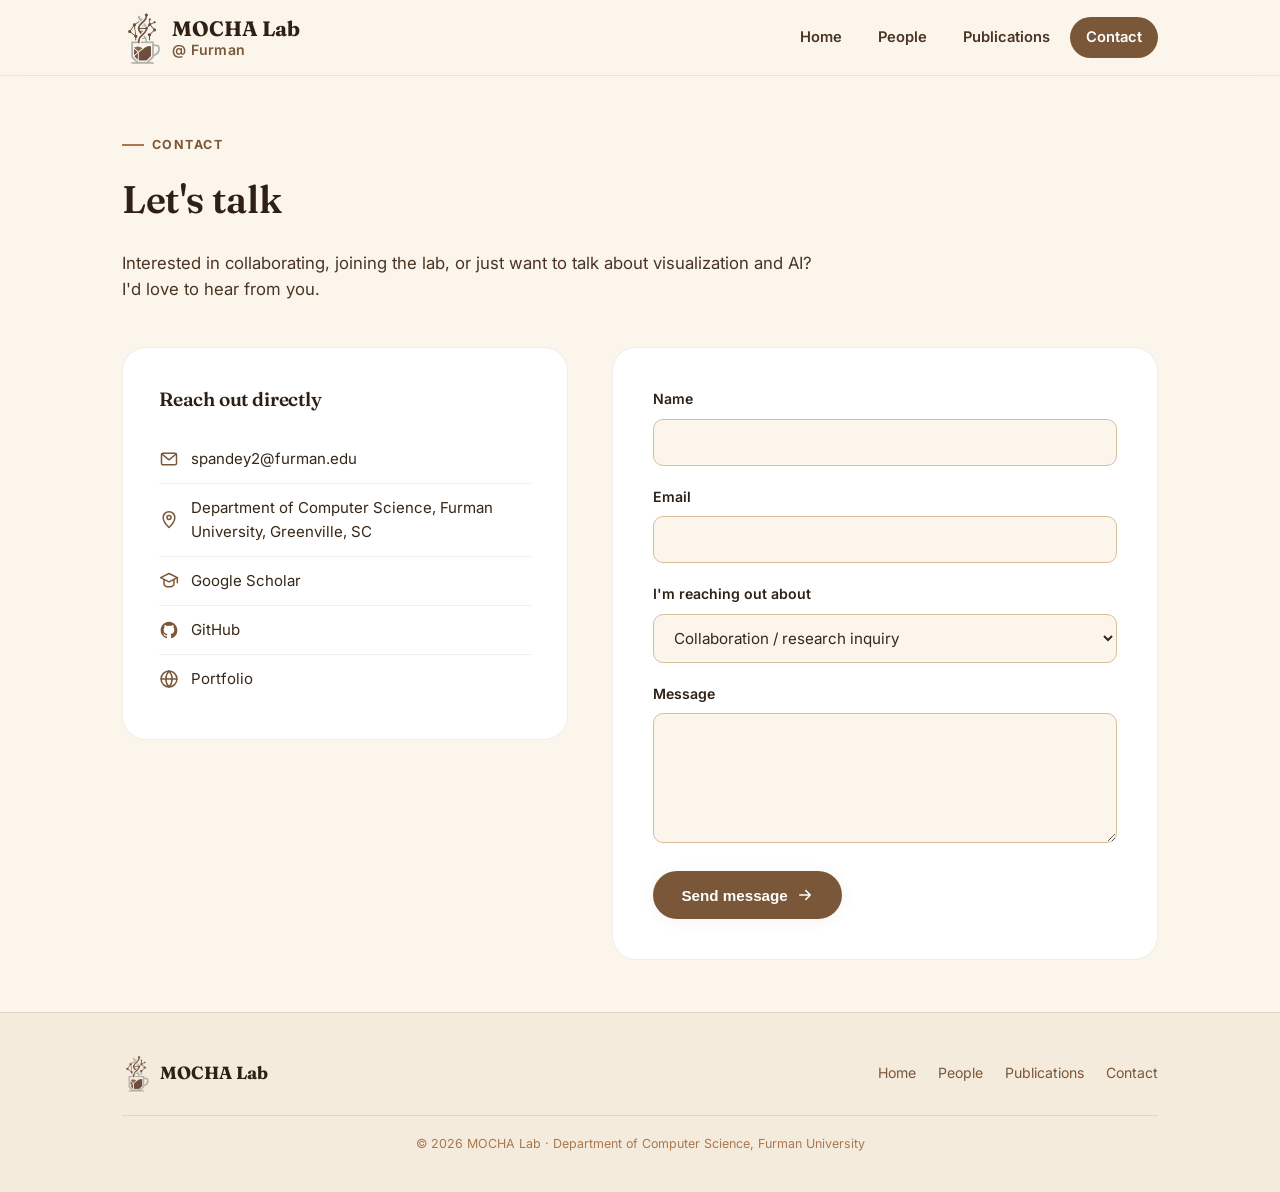
==== contact.html @ cac6c9c4 "Initial commit: MOCHA Lab website Static site for Dr. Saugat Pandey's MOCHA Lab at Furman University" ====
<!doctype html>
<html lang="en">
<head>
<meta charset="UTF-8">
<meta name="viewport" content="width=device-width, initial-scale=1.0">
<title>Contact — MOCHA Lab</title>
<meta name="description" content="Get in touch with the MOCHA Lab at Furman University — collaborations, prospective students, and general inquiries welcome.">
<link rel="icon" type="image/png" href="assets/images/favicon.png">
<link rel="stylesheet" href="css/style.css">
</head>
<body>

<header class="navbar">
  <div class="container">
    <div class="brand">
      <img src="assets/images/mocha-logo.png" class="brand__mark" alt="MOCHA Lab logo">
      <span class="brand__text">
        <a href="index.html" class="brand__name">MOCHA Lab</a>
        <a href="https://www.furman.edu/" target="_blank" rel="noopener" class="brand__furman">@ Furman</a>
      </span>
    </div>
    <button class="nav-toggle" aria-label="Toggle navigation" aria-expanded="false">
      <span></span><span></span><span></span>
    </button>
    <nav class="nav-links">
      <a href="index.html">Home</a>
      <a href="people.html">People</a>
      <a href="publications.html">Publications</a>
      <a href="contact.html" class="active">Contact</a>
    </nav>
  </div>
</header>

<main>
  <section class="tight">
    <div class="container">
      <div class="section-head left reveal">
        <span class="eyebrow">Contact</span>
        <h2>Let's talk</h2>
        <p>Interested in collaborating, joining the lab, or just want to talk about visualization and AI? I'd love to hear from you.</p>
      </div>

      <div class="contact-wrap">
        <div class="contact-info reveal">
          <h3>Reach out directly</h3>
          <ul>
            <li>
              <svg viewBox="0 0 24 24" fill="none" stroke="currentColor" stroke-width="1.8" stroke-linecap="round" stroke-linejoin="round"><rect x="3" y="5" width="18" height="14" rx="2"/><path d="m3.5 6 8.5 7 8.5-7"/></svg>
              <a href="mailto:spandey2@furman.edu">spandey2@furman.edu</a>
            </li>
            <li>
              <svg viewBox="0 0 24 24" fill="none" stroke="currentColor" stroke-width="1.8" stroke-linecap="round" stroke-linejoin="round"><path d="M12 21s7-6.5 7-12a7 7 0 1 0-14 0c0 5.5 7 12 7 12Z"/><circle cx="12" cy="9" r="2.4"/></svg>
              Department of Computer Science, Furman University, Greenville, SC
            </li>
            <li>
              <svg viewBox="0 0 24 24" fill="none" stroke="currentColor" stroke-width="1.8" stroke-linecap="round" stroke-linejoin="round"><path d="M2 8 12 3l10 5-10 5L2 8Z"/><path d="M6 10.5V16c0 1.5 2.7 3 6 3s6-1.5 6-3v-5.5M22 8v6"/></svg>
              <a href="https://scholar.google.com/citations?user=RCC_DfYAAAAJ&hl=en" target="_blank" rel="noopener">Google Scholar</a>
            </li>
            <li>
              <svg viewBox="0 0 24 24" fill="currentColor" width="20" height="20"><path d="M12 2C6.48 2 2 6.58 2 12.19c0 4.49 2.87 8.3 6.84 9.65.5.1.68-.22.68-.49 0-.24-.01-.87-.01-1.71-2.78.62-3.37-1.37-3.37-1.37-.45-1.18-1.11-1.5-1.11-1.5-.91-.64.07-.63.07-.63 1 .07 1.53 1.05 1.53 1.05.89 1.56 2.34 1.11 2.91.85.09-.66.35-1.11.63-1.37-2.22-.26-4.56-1.14-4.56-5.07 0-1.12.39-2.03 1.03-2.75-.1-.26-.45-1.31.1-2.72 0 0 .84-.28 2.75 1.05a9.3 9.3 0 0 1 2.5-.35c.85 0 1.71.12 2.5.35 1.91-1.33 2.75-1.05 2.75-1.05.55 1.41.2 2.46.1 2.72.64.72 1.03 1.63 1.03 2.75 0 3.94-2.34 4.8-4.57 5.06.36.32.68.94.68 1.9 0 1.37-.01 2.48-.01 2.82 0 .27.18.6.69.49A10.02 10.02 0 0 0 22 12.19C22 6.58 17.52 2 12 2Z"/></svg>
              <a href="https://github.com/iamsaugatpandey" target="_blank" rel="noopener">GitHub</a>
            </li>
            <li>
              <svg viewBox="0 0 24 24" fill="none" stroke="currentColor" stroke-width="1.8" stroke-linecap="round" stroke-linejoin="round"><circle cx="12" cy="12" r="9.5"/><path d="M2.5 12h19M12 2.5c2.5 2.7 3.8 6 3.8 9.5s-1.3 6.8-3.8 9.5c-2.5-2.7-3.8-6-3.8-9.5S9.5 5.2 12 2.5Z"/></svg>
              <a href="https://iamsaugatpandey.github.io/" target="_blank" rel="noopener">Portfolio</a>
            </li>
          </ul>
        </div>

        <div class="contact-form reveal">
          <div class="form-success" id="formSuccess">
            <svg viewBox="0 0 24 24" width="20" height="20" fill="none" stroke="currentColor" stroke-width="2" stroke-linecap="round" stroke-linejoin="round"><path d="M20 6 9 17l-5-5"/></svg>
            Thanks for reaching out! I'll get back to you soon.
          </div>
          <div class="form-general-error" id="formGeneralError"></div>

          <form id="mocha-contact-form" action="https://formspree.io/f/xojgovpz" method="POST">
            <div class="form-row">
              <label for="name">Name</label>
              <input type="text" id="name" name="name" required>
              <span class="form-error" data-error-for="name"></span>
            </div>
            <div class="form-row">
              <label for="email">Email</label>
              <input type="email" id="email" name="email" required>
              <span class="form-error" data-error-for="email"></span>
            </div>
            <div class="form-row">
              <label for="reason">I'm reaching out about</label>
              <select id="reason" name="reason">
                <option value="Collaboration">Collaboration / research inquiry</option>
                <option value="Prospective Student">Joining the lab (prospective student)</option>
                <option value="Media/Press">Media or press</option>
                <option value="Other">Other</option>
              </select>
            </div>
            <div class="form-row">
              <label for="message">Message</label>
              <textarea id="message" name="message" required></textarea>
              <span class="form-error" data-error-for="message"></span>
            </div>
            <button type="submit" class="btn btn--primary">
              Send message
              <svg viewBox="0 0 24 24" width="18" height="18" fill="none" stroke="currentColor" stroke-width="2" stroke-linecap="round" stroke-linejoin="round"><path d="M5 12h14M13 6l6 6-6 6"/></svg>
            </button>
          </form>
        </div>
      </div>
    </div>
  </section>
</main>

<footer>
  <div class="container">
    <div class="footer-grid">
      <div class="footer-brand">
        <img src="assets/images/mocha-logo.png" alt="">
        MOCHA Lab
      </div>
      <nav class="footer-links">
        <a href="index.html">Home</a>
        <a href="people.html">People</a>
        <a href="publications.html">Publications</a>
        <a href="contact.html">Contact</a>
      </nav>
    </div>
    <p class="footer-note">© 2026 MOCHA Lab · Department of Computer Science, Furman University</p>
  </div>
</footer>

<script src="js/main.js"></script>
</body>
</html>
---- css/style.css ----
/* ==========================================================================
   MOCHA Lab — Design System
   Multi-agent, Observational, Cognitive, Human-AI & Aesthetics Lab
   ========================================================================== */

@import url('https://fonts.googleapis.com/css2?family=Fraunces:opsz,wght@9..144,400;9..144,500;9..144,600;9..144,700&family=Inter:wght@400;500;600;700&display=swap');

:root {
  /* Mocha palette — light, warm, low-contrast browns on cream */
  --cream:         #FBF5EC;
  --cream-2:       #F5EBDD;
  --latte:         #EEDFC9;
  --tan:           #D9BE9C;
  --mocha-light:   #C9A67C;
  --mocha:         #A9784E;
  --mocha-deep:    #7A5738;
  --espresso:      #4A3524;
  --espresso-dark: #2E2015;
  --ink:           #362718;
  --white:         #FFFFFF;
  --accent-foam:   #F1E4CE;

  --shadow-soft: 0 2px 14px rgba(122, 87, 56, 0.07);
  --shadow-med:  0 6px 24px rgba(122, 87, 56, 0.11);

  --radius-sm: 10px;
  --radius-md: 16px;
  --radius-lg: 24px;

  --font-display: 'Fraunces', Georgia, serif;
  --font-body: 'Inter', -apple-system, BlinkMacSystemFont, 'Segoe UI', sans-serif;

  --nav-h: 76px;
}

* { box-sizing: border-box; }

html { scroll-behavior: smooth; }

body {
  margin: 0;
  font-family: var(--font-body);
  background: var(--cream);
  color: var(--ink);
  line-height: 1.6;
  -webkit-font-smoothing: antialiased;
  overflow-x: hidden;
}

img { max-width: 100%; display: block; }
a { color: inherit; text-decoration: none; }

h1, h2, h3, h4 {
  font-family: var(--font-display);
  color: var(--espresso-dark);
  margin: 0 0 0.5em;
  font-weight: 600;
  letter-spacing: -0.01em;
}

p { margin: 0 0 1em; }

.container {
  max-width: 1100px;
  margin: 0 auto;
  padding: 0 32px;
}

.eyebrow {
  display: inline-flex;
  align-items: center;
  gap: 8px;
  font-size: 0.78rem;
  font-weight: 700;
  letter-spacing: 0.12em;
  text-transform: uppercase;
  color: var(--mocha-deep);
  margin-bottom: 14px;
}

.eyebrow::before {
  content: '';
  width: 22px;
  height: 2px;
  background: var(--mocha);
  display: inline-block;
}

/* ==========================================================================
   Top navigation
   ========================================================================== */

.navbar {
  position: sticky;
  top: 0;
  z-index: 30;
  height: var(--nav-h);
  display: flex;
  align-items: center;
  background: rgba(251, 245, 236, 0.9);
  backdrop-filter: saturate(160%) blur(10px);
  border-bottom: 1px solid rgba(122, 87, 56, 0.12);
}

.navbar .container {
  display: flex;
  align-items: center;
  justify-content: space-between;
  width: 100%;
}

.brand {
  display: flex;
  align-items: center;
  gap: 10px;
}

.brand__mark {
  width: 40px;
  height: auto;
  flex-shrink: 0;
}

.brand__text {
  display: flex;
  flex-direction: column;
  line-height: 1.2;
}

.brand__name {
  font-family: var(--font-display);
  font-weight: 700;
  font-size: 1.3rem;
  color: var(--espresso-dark);
}

.brand__furman {
  font-size: 0.88rem;
  font-weight: 600;
  letter-spacing: 0.02em;
  color: var(--mocha-deep);
}

.brand__furman:hover { text-decoration: underline; }

.nav-links {
  display: flex;
  align-items: center;
  gap: 4px;
}

.nav-links a {
  font-weight: 600;
  font-size: 0.92rem;
  color: var(--espresso);
  padding: 9px 16px;
  border-radius: 999px;
  transition: background 0.2s ease, color 0.2s ease;
}

.nav-links a:hover { background: var(--latte); }

.nav-links a.active {
  background: var(--mocha-deep);
  color: var(--white);
}

.nav-toggle {
  display: none;
  background: none;
  border: none;
  cursor: pointer;
  padding: 8px;
}

.nav-toggle span {
  display: block;
  width: 24px;
  height: 2px;
  background: var(--espresso);
  margin: 5px 0;
  transition: 0.25s ease;
}

/* ==========================================================================
   Hero
   ========================================================================== */

.hero {
  padding: 80px 0 88px;
}

.hero__grid {
  display: grid;
  grid-template-columns: 1.15fr 0.85fr;
  gap: 56px;
  align-items: center;
}

.hero h1 {
  font-size: clamp(2.4rem, 4vw, 3.4rem);
  line-height: 1.08;
  margin-bottom: 20px;
}

.hero h1 .accent {
  color: var(--mocha);
  font-style: italic;
  font-weight: 500;
}

.hero__lede {
  font-size: 1.12rem;
  color: var(--espresso);
  max-width: 54ch;
  margin-bottom: 30px;
}

.hero__cta {
  display: flex;
  gap: 14px;
  flex-wrap: wrap;
}

.brewing-tag {
  display: inline-flex;
  align-items: center;
  gap: 10px;
  background: var(--white);
  border: 1px solid var(--tan);
  padding: 9px 16px 9px 12px;
  border-radius: 999px;
  font-size: 0.85rem;
  font-weight: 600;
  color: var(--mocha-deep);
  margin-bottom: 26px;
}

.hero__logo {
  display: flex;
  align-items: center;
  justify-content: center;
}

.hero__logo img {
  width: 100%;
  max-width: 260px;
  height: auto;
  animation: float-logo 5s ease-in-out infinite;
}

@keyframes float-logo {
  0%, 100% { transform: translateY(0); }
  50% { transform: translateY(-10px); }
}

/* ==========================================================================
   Buttons
   ========================================================================== */

.btn {
  display: inline-flex;
  align-items: center;
  gap: 8px;
  padding: 13px 26px;
  border-radius: 999px;
  font-weight: 700;
  font-size: 0.95rem;
  border: 2px solid transparent;
  cursor: pointer;
  transition: transform 0.2s ease, box-shadow 0.2s ease, background 0.2s ease, color 0.2s ease;
}

.btn:hover { transform: translateY(-2px); }

.btn--primary {
  background: var(--mocha-deep);
  color: var(--white);
  box-shadow: var(--shadow-soft);
}
.btn--primary:hover { background: var(--espresso); box-shadow: var(--shadow-med); }

.btn--ghost {
  background: transparent;
  border-color: var(--mocha-deep);
  color: var(--mocha-deep);
}
.btn--ghost:hover { background: var(--latte); }

/* ==========================================================================
   Sections generic
   ========================================================================== */

section { padding: 76px 0; }
section.tight { padding: 52px 0; }

.section-head {
  max-width: 700px;
  margin: 0 auto 44px;
  text-align: center;
}
.section-head.left { text-align: left; margin-left: 0; }

.section-head h2 {
  font-size: clamp(1.8rem, 3vw, 2.4rem);
}

.section-head p {
  color: var(--espresso);
  font-size: 1.05rem;
}

/* ==========================================================================
   MOCHA breakdown — borderless, editorial layout
   ========================================================================== */

.mocha-grid {
  display: flex;
  justify-content: space-between;
  gap: 8px;
}

.mocha-card {
  flex: 1;
  text-align: center;
  padding: 0 18px;
  position: relative;
}

.mocha-card:not(:last-child)::after {
  content: '';
  position: absolute;
  right: 0;
  top: 8px;
  bottom: 8px;
  width: 1px;
  background: var(--latte);
}

.mocha-card__icon {
  width: 30px;
  height: 30px;
  margin: 0 auto 14px;
  color: var(--mocha);
}

.mocha-card__letter {
  font-family: var(--font-display);
  font-size: 2.2rem;
  font-weight: 700;
  color: var(--mocha-deep);
  display: block;
  margin-bottom: 6px;
}

.mocha-card h4 {
  font-size: 0.98rem;
  margin-bottom: 8px;
}

.mocha-card p {
  font-size: 0.87rem;
  color: var(--espresso);
  margin-bottom: 0;
}

/* ==========================================================================
   Application / focus cards
   ========================================================================== */

.research-grid {
  display: grid;
  grid-template-columns: repeat(3, 1fr);
  gap: 22px;
}

.research-grid.cols-5 {
  grid-template-columns: repeat(5, 1fr);
}

.research-card {
  background: var(--white);
  border-radius: var(--radius-md);
  padding: 26px 22px;
  border: 1px solid rgba(122, 87, 56, 0.09);
  transition: border-color 0.2s ease;
}

.research-card:hover { border-color: var(--mocha-light); }

.research-card__icon {
  width: 38px;
  height: 38px;
  color: var(--mocha-deep);
  background: var(--latte);
  border-radius: 12px;
  padding: 8px;
  margin-bottom: 16px;
}

.research-card h3 {
  font-size: 1.05rem;
  margin-bottom: 8px;
}

.research-card p {
  font-size: 0.9rem;
  color: var(--espresso);
  margin-bottom: 0;
}

/* ==========================================================================
   Collaboration callout — light
   ========================================================================== */

.callout {
  background: var(--white);
  border: 1.5px solid var(--tan);
  border-radius: var(--radius-lg);
  padding: 52px;
  display: flex;
  align-items: center;
  justify-content: space-between;
  gap: 32px;
  flex-wrap: wrap;
}

.callout__text { max-width: 620px; }
.callout h2 { margin-bottom: 10px; font-size: 1.7rem; }
.callout p { color: var(--espresso); margin-bottom: 0; font-size: 1rem; }

/* ==========================================================================
   People page
   ========================================================================== */

.pi-card {
  display: grid;
  grid-template-columns: 260px 1fr;
  gap: 40px;
  background: var(--white);
  border-radius: var(--radius-lg);
  padding: 40px;
  border: 1px solid rgba(122, 87, 56, 0.1);
  align-items: center;
}

.pi-card__photo {
  width: 100%;
  aspect-ratio: 1 / 1;
  border-radius: var(--radius-lg);
  overflow: hidden;
  background: var(--latte);
  border: 4px solid var(--white);
  box-shadow: var(--shadow-med);
}

.pi-card__photo img,
.pi-card__photo svg {
  width: 100%;
  height: 100%;
  object-fit: cover;
}

.pi-card__name { font-size: 1.7rem; margin-bottom: 2px; }
.pi-card__role { font-weight: 600; color: var(--mocha-deep); margin-bottom: 14px; }

.pi-card__status {
  display: inline-flex;
  align-items: center;
  gap: 8px;
  background: var(--latte);
  color: var(--espresso-dark);
  font-weight: 600;
  font-size: 0.85rem;
  padding: 8px 14px;
  border-radius: 999px;
  margin-bottom: 18px;
}

.pi-card__status .dot {
  width: 8px;
  height: 8px;
  border-radius: 50%;
  background: var(--mocha);
  animation: pulse-dot 1.8s ease-in-out infinite;
}

@keyframes pulse-dot {
  0%, 100% { opacity: 1; transform: scale(1); }
  50% { opacity: 0.4; transform: scale(0.8); }
}

.pi-card__links {
  display: flex;
  gap: 12px;
  flex-wrap: wrap;
  margin-top: 18px;
}

.icon-link {
  display: inline-flex;
  align-items: center;
  gap: 8px;
  padding: 9px 16px;
  border-radius: 999px;
  border: 1px solid var(--tan);
  font-weight: 600;
  font-size: 0.86rem;
  color: var(--espresso);
  transition: all 0.2s ease;
}

.icon-link:hover {
  background: var(--mocha-deep);
  color: var(--white);
  border-color: var(--mocha-deep);
}

.icon-link svg { width: 16px; height: 16px; }

.roster-grid {
  display: grid;
  grid-template-columns: repeat(auto-fit, minmax(240px, 1fr));
  gap: 22px;
}

.ghost-card {
  border: 2px dashed var(--tan);
  border-radius: var(--radius-md);
  padding: 34px 22px;
  text-align: center;
  color: var(--mocha-deep);
  background: rgba(255,255,255,0.4);
}

.ghost-card__icon {
  width: 36px;
  height: 36px;
  margin: 0 auto 14px;
  color: var(--tan);
}

.ghost-card h4 { font-size: 0.98rem; color: var(--espresso); margin-bottom: 6px; }
.ghost-card p { font-size: 0.88rem; margin-bottom: 0; }
.ghost-card a { text-decoration: underline; color: var(--mocha-deep); font-weight: 600; }

/* ==========================================================================
   Publications page
   ========================================================================== */

.pub-tag-heading {
  font-family: var(--font-display);
  font-size: 1.4rem;
  color: var(--mocha);
  margin: 40px 0 18px;
  padding-bottom: 8px;
  border-bottom: 2px solid var(--latte);
}
.pub-tag-heading:first-of-type { margin-top: 0; }

.pub-item {
  padding: 18px 0;
  border-bottom: 1px solid rgba(122, 87, 56, 0.12);
}
.pub-item:last-child { border-bottom: none; }

.pub-item__title {
  font-weight: 700;
  color: var(--espresso-dark);
  font-size: 1.02rem;
  margin-bottom: 6px;
}

.pub-item__authors {
  font-size: 0.92rem;
  color: var(--espresso);
  margin-bottom: 4px;
}
.pub-item__authors strong { color: var(--mocha-deep); }

.pub-item__venue {
  font-size: 0.88rem;
  font-style: italic;
  color: var(--mocha-deep);
  margin-bottom: 0;
}

/* ==========================================================================
   Contact page
   ========================================================================== */

.contact-wrap {
  display: grid;
  grid-template-columns: 0.9fr 1.1fr;
  gap: 44px;
  align-items: start;
}

.contact-info {
  background: var(--white);
  border-radius: var(--radius-lg);
  padding: 36px;
  border: 1px solid rgba(122, 87, 56, 0.1);
}

.contact-info h3 { font-size: 1.2rem; }
.contact-info ul { list-style: none; padding: 0; margin: 20px 0 0; }
.contact-info li {
  display: flex;
  align-items: center;
  gap: 12px;
  padding: 12px 0;
  border-top: 1px solid rgba(122, 87, 56, 0.1);
  font-size: 0.94rem;
}
.contact-info li:first-child { border-top: none; }
.contact-info li svg { width: 20px; height: 20px; color: var(--mocha-deep); flex-shrink: 0; }

.contact-form {
  background: var(--white);
  border-radius: var(--radius-lg);
  padding: 40px;
  border: 1px solid rgba(122, 87, 56, 0.1);
}

.form-row { margin-bottom: 20px; }
.form-row label { display: block; font-weight: 600; font-size: 0.88rem; margin-bottom: 8px; color: var(--espresso-dark); }

.form-row input,
.form-row select,
.form-row textarea {
  width: 100%;
  padding: 13px 16px;
  border-radius: 10px;
  border: 1.5px solid var(--tan);
  background: var(--cream);
  font-family: var(--font-body);
  font-size: 0.95rem;
  color: var(--ink);
  transition: border-color 0.2s ease, box-shadow 0.2s ease;
}

.form-row input:focus,
.form-row select:focus,
.form-row textarea:focus {
  outline: none;
  border-color: var(--mocha);
  box-shadow: 0 0 0 3px rgba(169, 120, 78, 0.18);
}

.form-row textarea { resize: vertical; min-height: 130px; }

.form-error { color: #B23A2C; font-size: 0.82rem; margin-top: 6px; display: block; }

.form-success {
  display: none;
  background: var(--latte);
  color: var(--espresso-dark);
  border-radius: 12px;
  padding: 18px 20px;
  font-weight: 600;
  margin-bottom: 20px;
  align-items: center;
  gap: 10px;
}
.form-success.visible { display: flex; }

.form-general-error {
  display: none;
  background: #F7E3DF;
  color: #8A2E20;
  border-radius: 12px;
  padding: 14px 18px;
  margin-bottom: 20px;
  font-size: 0.9rem;
}
.form-general-error.visible { display: block; }

/* ==========================================================================
   Footer — light
   ========================================================================== */

footer {
  background: var(--cream-2);
  border-top: 1px solid rgba(122, 87, 56, 0.14);
  color: var(--espresso);
  padding: 40px 0 26px;
}

.footer-grid {
  display: flex;
  justify-content: space-between;
  align-items: center;
  flex-wrap: wrap;
  gap: 18px;
}

.footer-brand {
  display: flex;
  align-items: center;
  gap: 10px;
  color: var(--espresso-dark);
  font-family: var(--font-display);
  font-weight: 700;
  font-size: 1.1rem;
}

.footer-brand img { width: 28px; height: auto; }

.footer-links { display: flex; gap: 22px; flex-wrap: wrap; }

.footer-links a { font-size: 0.88rem; color: var(--mocha-deep); transition: color 0.2s ease; }
.footer-links a:hover { color: var(--espresso-dark); }

.footer-note {
  margin-top: 22px;
  padding-top: 18px;
  border-top: 1px solid rgba(122, 87, 56, 0.14);
  font-size: 0.78rem;
  color: var(--mocha);
  text-align: center;
}

/* ==========================================================================
   Reveal-on-scroll utility
   ========================================================================== */

.reveal {
  opacity: 0;
  transform: translateY(18px);
  transition: opacity 0.7s ease, transform 0.7s ease;
}
.reveal.in-view { opacity: 1; transform: translateY(0); }

/* ==========================================================================
   Responsive
   ========================================================================== */

@media (max-width: 980px) {
  .hero__grid { grid-template-columns: 1fr; }
  .hero__logo { order: -1; max-width: 200px; margin: 0 auto 12px; }
  .research-grid,
  .research-grid.cols-5 { grid-template-columns: repeat(2, 1fr); }
  .pi-card { grid-template-columns: 1fr; text-align: center; }
  .pi-card__photo { max-width: 220px; margin: 0 auto; }
  .pi-card__links, .pi-card__status { justify-content: center; }
  .contact-wrap { grid-template-columns: 1fr; }
}

@media (max-width: 720px) {
  .nav-links {
    position: fixed;
    top: var(--nav-h);
    left: 0;
    right: 0;
    background: var(--cream);
    flex-direction: column;
    align-items: stretch;
    padding: 12px 20px 20px;
    box-shadow: var(--shadow-med);
    transform: translateY(-130%);
    opacity: 0;
    transition: transform 0.3s ease, opacity 0.3s ease;
    z-index: 25;
  }
  .nav-links.open { transform: translateY(0); opacity: 1; }
  .nav-links a { padding: 13px 16px; }
  .nav-toggle { display: block; }

  .mocha-grid { flex-direction: column; gap: 26px; }
  .mocha-card { padding: 0; }
  .mocha-card:not(:last-child)::after { display: none; }
  .research-grid,
  .research-grid.cols-5 { grid-template-columns: 1fr; }
  .roster-grid { grid-template-columns: 1fr; }
  .callout { flex-direction: column; text-align: center; padding: 36px 24px; }
  .callout__text { max-width: 100%; }
}

@media (max-width: 480px) {
  .container { padding: 0 20px; }
  section { padding: 52px 0; }
}
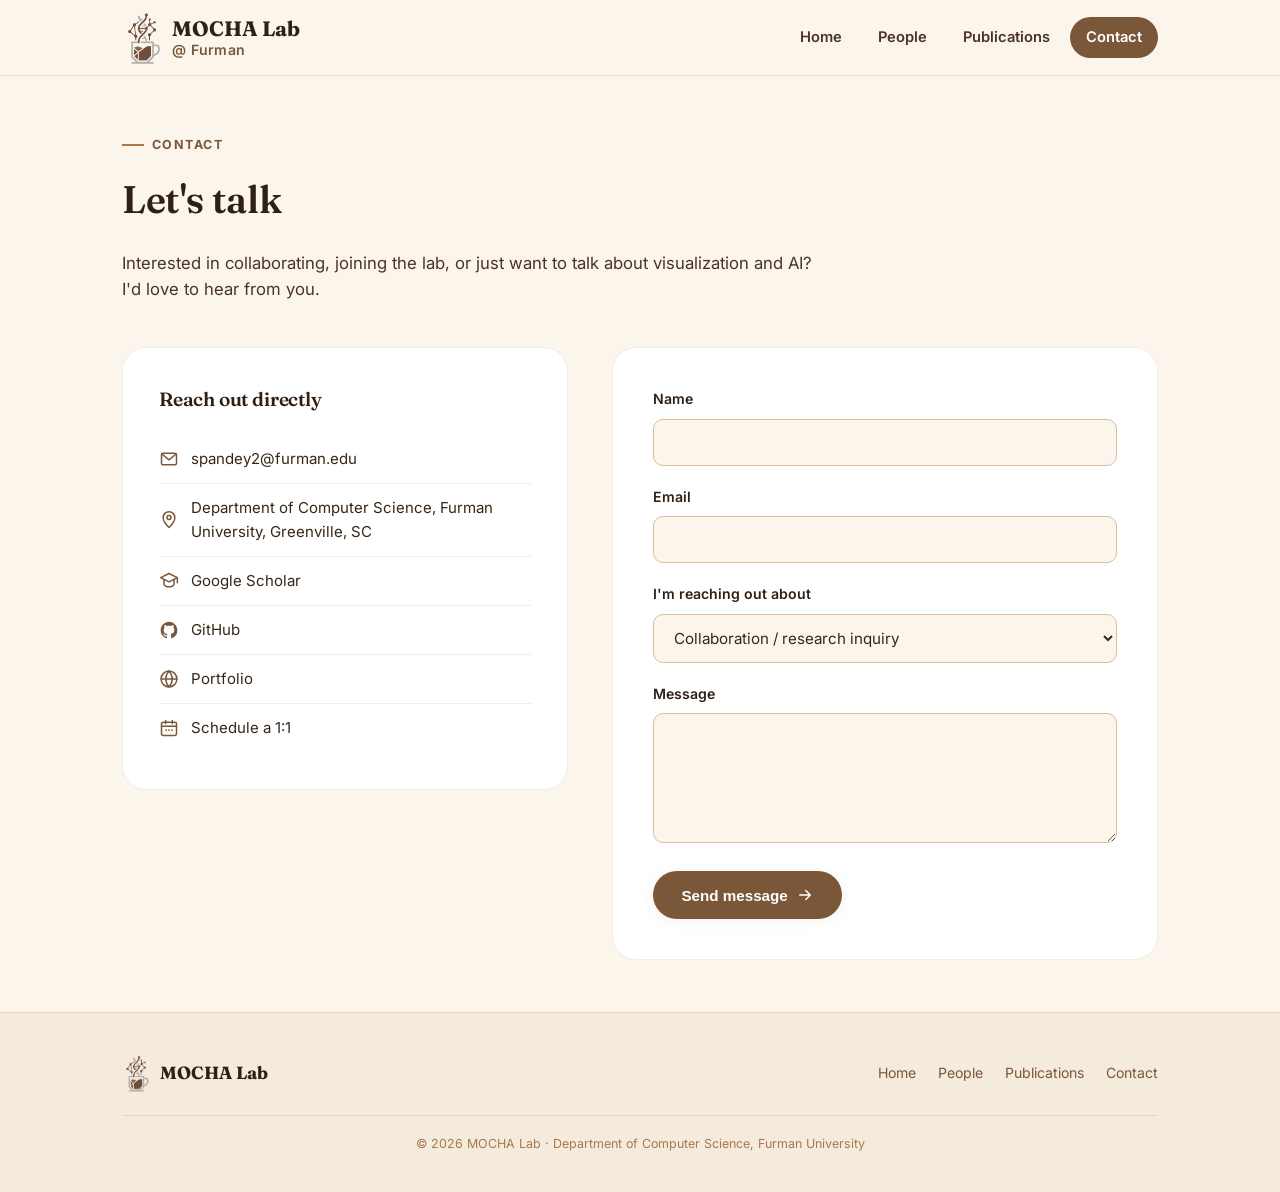
==== commit e95b41a2: "Add Calendly scheduling link to home, people, and contact pages" ====
--- a/contact.html
+++ b/contact.html
@@ -1,6 +1,15 @@
 <!doctype html>
 <html lang="en">
 <head>
+<!-- Google tag (gtag.js) -->
+<script async src="https://www.googletagmanager.com/gtag/js?id=G-MG2B65ZRT3"></script>
+<script>
+  window.dataLayer = window.dataLayer || [];
+  function gtag(){dataLayer.push(arguments);}
+  gtag('js', new Date());
+
+  gtag('config', 'G-MG2B65ZRT3');
+</script>
 <meta charset="UTF-8">
 <meta name="viewport" content="width=device-width, initial-scale=1.0">
 <title>Contact — MOCHA Lab</title>
@@ -63,6 +72,10 @@
             <li>
               <svg viewBox="0 0 24 24" fill="none" stroke="currentColor" stroke-width="1.8" stroke-linecap="round" stroke-linejoin="round"><circle cx="12" cy="12" r="9.5"/><path d="M2.5 12h19M12 2.5c2.5 2.7 3.8 6 3.8 9.5s-1.3 6.8-3.8 9.5c-2.5-2.7-3.8-6-3.8-9.5S9.5 5.2 12 2.5Z"/></svg>
               <a href="https://iamsaugatpandey.github.io/" target="_blank" rel="noopener">Portfolio</a>
+            </li>
+            <li>
+              <svg viewBox="0 0 24 24" fill="none" stroke="currentColor" stroke-width="1.8" stroke-linecap="round" stroke-linejoin="round"><rect x="3" y="5" width="18" height="16" rx="2"/><path d="M3 10h18M8 3v4M16 3v4"/><circle cx="8.5" cy="14.5" r="1.1" fill="currentColor" stroke="none"/><circle cx="12" cy="14.5" r="1.1" fill="currentColor" stroke="none"/><circle cx="15.5" cy="14.5" r="1.1" fill="currentColor" stroke="none"/></svg>
+              <a href="https://calendly.com/mangosaugat/meeting-with-dr-saugat-pandey" target="_blank" rel="noopener">Schedule a 1:1</a>
             </li>
           </ul>
         </div>
--- a/css/style.css
+++ b/css/style.css
@@ -463,6 +463,35 @@
 
 .pi-card__name { font-size: 1.7rem; margin-bottom: 2px; }
 .pi-card__role { font-weight: 600; color: var(--mocha-deep); margin-bottom: 14px; }
+
+.collab-card {
+  background: var(--white);
+  border-radius: var(--radius-lg);
+  padding: 32px;
+  border: 1px solid rgba(122, 87, 56, 0.1);
+  max-width: 260px;
+  text-align: center;
+}
+
+.collab-card__photo {
+  width: 108px;
+  height: 148px;
+  margin: 0 auto 16px;
+  border-radius: 50%;
+  overflow: hidden;
+  border: 3px solid var(--white);
+  box-shadow: var(--shadow-med);
+}
+
+.collab-card__photo img {
+  width: 100%;
+  height: 100%;
+  object-fit: cover;
+}
+
+.collab-card h3 { font-size: 1.1rem; margin-bottom: 4px; }
+.collab-card h3 a:hover { text-decoration: underline; }
+.collab-card .role { font-weight: 600; color: var(--mocha-deep); font-size: 0.85rem; margin-bottom: 0; }
 
 .pi-card__status {
   display: inline-flex;
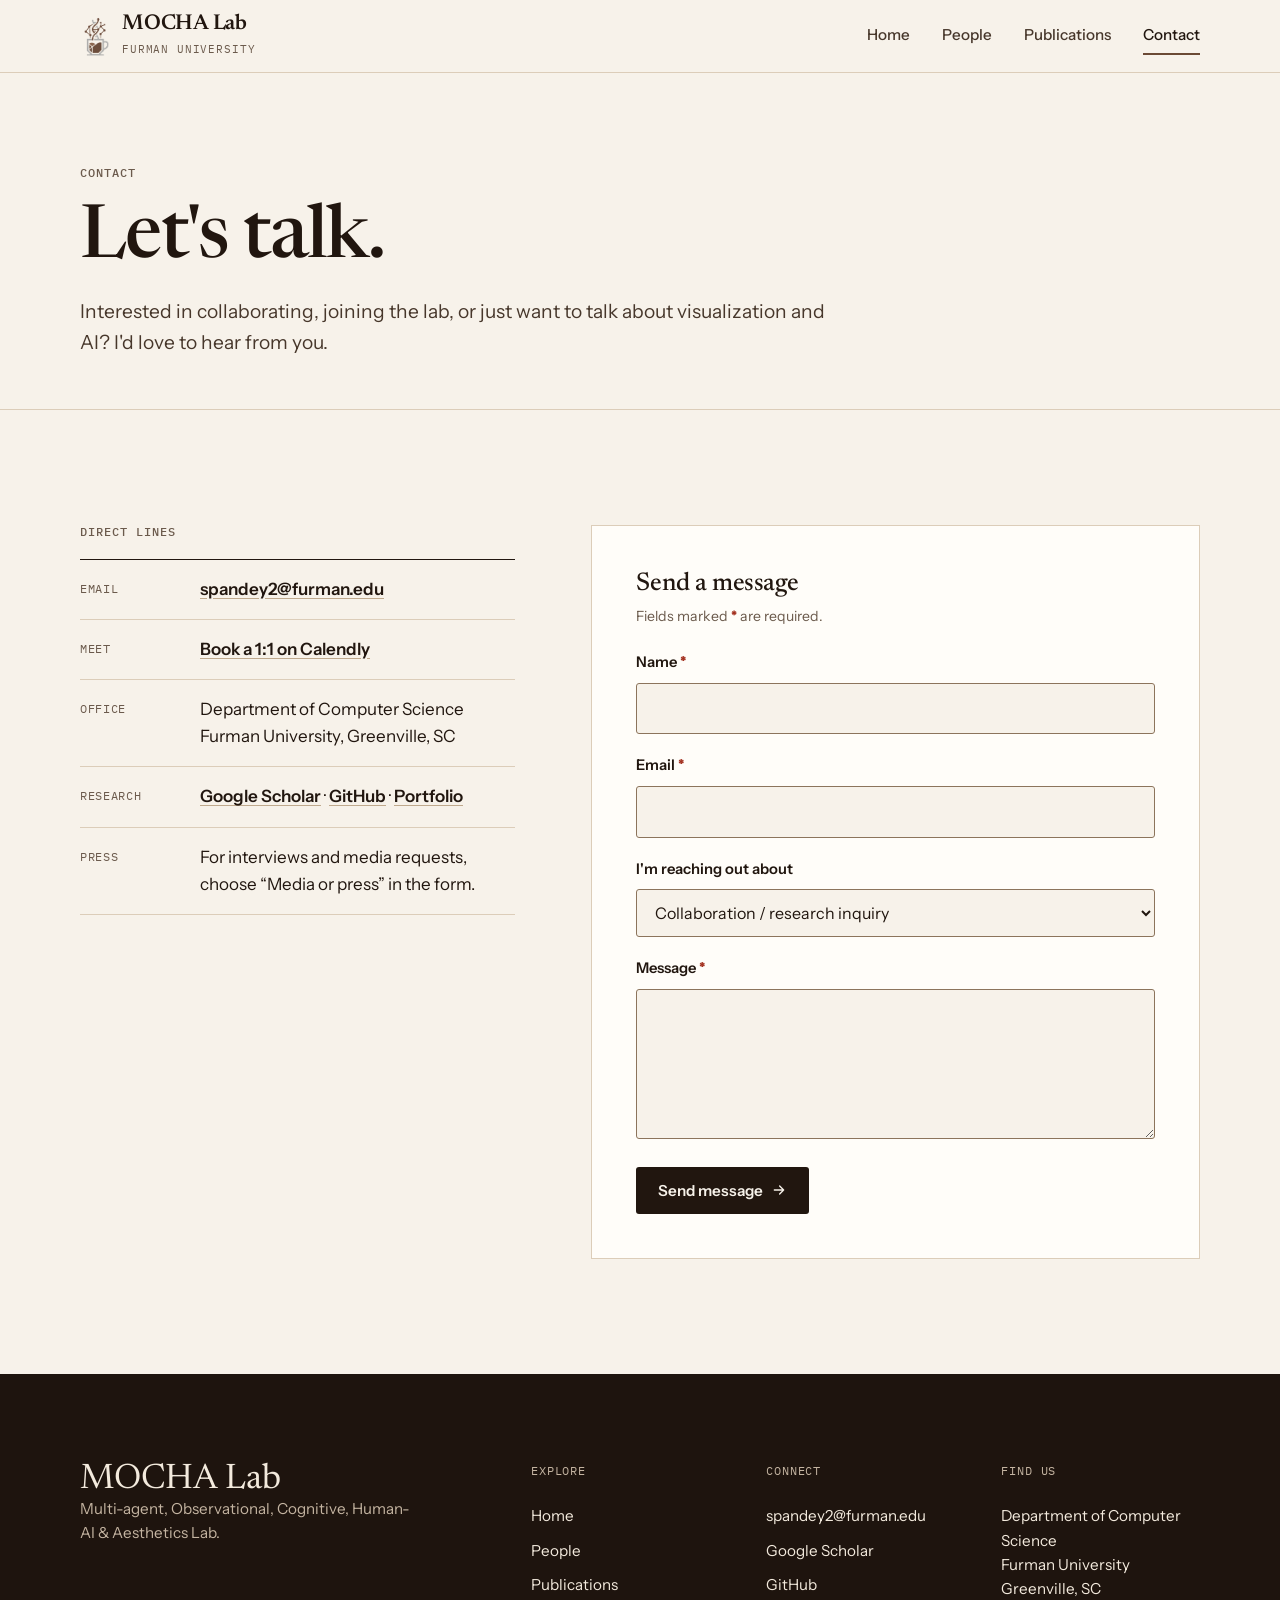
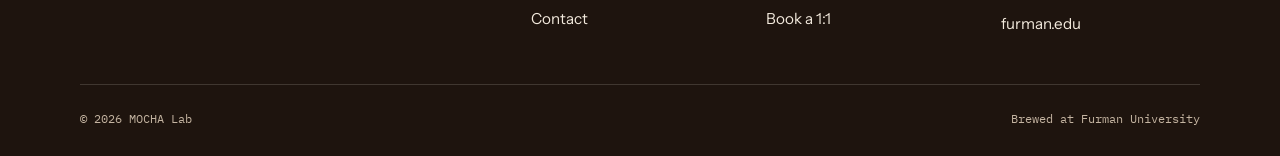
==== commit ded08d49: "Redesign site; add new papers under review and WSPA 7News feature - New editorial design system: pal" ====
--- a/contact.html
+++ b/contact.html
@@ -1,6 +1,8 @@
 <!doctype html>
-<html lang="en">
+<html lang="en" class="no-js">
 <head>
+<meta charset="UTF-8">
+<meta name="viewport" content="width=device-width, initial-scale=1.0">
 <!-- Google tag (gtag.js) -->
 <script async src="https://www.googletagmanager.com/gtag/js?id=G-MG2B65ZRT3"></script>
 <script>
@@ -10,134 +12,142 @@
 
   gtag('config', 'G-MG2B65ZRT3');
 </script>
-<meta charset="UTF-8">
-<meta name="viewport" content="width=device-width, initial-scale=1.0">
+<script>document.documentElement.classList.replace('no-js', 'js');</script>
 <title>Contact — MOCHA Lab</title>
-<meta name="description" content="Get in touch with the MOCHA Lab at Furman University — collaborations, prospective students, and general inquiries welcome.">
+<meta name="description" content="Get in touch with the MOCHA Lab at Furman University: collaborations, prospective students, media, and general inquiries.">
+<link rel="canonical" href="https://themochalab.github.io/contact.html">
+<meta property="og:type" content="website">
+<meta property="og:site_name" content="MOCHA Lab">
+<meta property="og:title" content="Contact — MOCHA Lab">
+<meta property="og:description" content="Collaborations, prospective students, media, and general inquiries welcome.">
+<meta property="og:url" content="https://themochalab.github.io/contact.html">
+<meta property="og:image" content="https://themochalab.github.io/assets/images/mocha-logo.png">
+<meta name="twitter:card" content="summary">
+<meta name="theme-color" content="#F7F2EA">
 <link rel="icon" type="image/png" href="assets/images/favicon.png">
+<link rel="preconnect" href="https://fonts.googleapis.com">
+<link rel="preconnect" href="https://fonts.gstatic.com" crossorigin>
+<link rel="stylesheet" href="https://fonts.googleapis.com/css2?family=Newsreader:ital,opsz,wght@0,6..72,400..600;1,6..72,400..500&amp;family=Instrument+Sans:wght@400..700&amp;family=IBM+Plex+Mono:wght@400;500&amp;display=swap">
 <link rel="stylesheet" href="css/style.css">
 </head>
 <body>
+<a class="skip-link" href="#main">Skip to content</a>
 
-<header class="navbar">
-  <div class="container">
-    <div class="brand">
-      <img src="assets/images/mocha-logo.png" class="brand__mark" alt="MOCHA Lab logo">
-      <span class="brand__text">
-        <a href="index.html" class="brand__name">MOCHA Lab</a>
-        <a href="https://www.furman.edu/" target="_blank" rel="noopener" class="brand__furman">@ Furman</a>
-      </span>
-    </div>
-    <button class="nav-toggle" aria-label="Toggle navigation" aria-expanded="false">
+<header class="site-header">
+  <div class="wrap">
+    <a class="brand" href="index.html">
+      <img src="assets/images/mocha-logo.png" alt="" width="30" height="43">
+      <span><span class="brand__name">MOCHA Lab</span><span class="brand__sub">Furman University</span></span>
+    </a>
+    <button class="nav-toggle" aria-label="Open menu" aria-expanded="false" aria-controls="site-nav">
       <span></span><span></span><span></span>
     </button>
-    <nav class="nav-links">
+    <nav class="nav-links" id="site-nav" aria-label="Primary">
       <a href="index.html">Home</a>
       <a href="people.html">People</a>
       <a href="publications.html">Publications</a>
-      <a href="contact.html" class="active">Contact</a>
+      <a href="contact.html" aria-current="page">Contact</a>
     </nav>
   </div>
 </header>
 
-<main>
-  <section class="tight">
-    <div class="container">
-      <div class="section-head left reveal">
-        <span class="eyebrow">Contact</span>
-        <h2>Let's talk</h2>
-        <p>Interested in collaborating, joining the lab, or just want to talk about visualization and AI? I'd love to hear from you.</p>
+<main id="main">
+
+  <header class="page-head">
+    <div class="wrap">
+      <p class="kicker">Contact</p>
+      <h1>Let's talk.</h1>
+      <p>Interested in collaborating, joining the lab, or just want to talk about visualization and AI? I'd love to hear from you.</p>
+    </div>
+  </header>
+
+  <section class="section">
+    <div class="wrap contact">
+      <div>
+        <h2 class="kicker" id="lines-h">Direct lines</h2>
+        <ul class="lines" aria-labelledby="lines-h">
+          <li><span class="k">Email</span><a href="mailto:spandey2@furman.edu">spandey2@furman.edu</a></li>
+          <li><span class="k">Meet</span><a href="https://calendly.com/mangosaugat/meeting-with-dr-saugat-pandey" target="_blank" rel="noopener">Book a 1:1 on Calendly</a></li>
+          <li><span class="k">Office</span><span>Department of Computer Science<br>Furman University, Greenville, SC</span></li>
+          <li><span class="k">Research</span><span><a href="https://scholar.google.com/citations?user=RCC_DfYAAAAJ&amp;hl=en" target="_blank" rel="noopener">Google Scholar</a> · <a href="https://github.com/iamsaugatpandey" target="_blank" rel="noopener">GitHub</a> · <a href="https://iamsaugatpandey.github.io/" target="_blank" rel="noopener">Portfolio</a></span></li>
+          <li><span class="k">Press</span><span>For interviews and media requests, choose “Media or press” in the form.</span></li>
+        </ul>
       </div>
 
-      <div class="contact-wrap">
-        <div class="contact-info reveal">
-          <h3>Reach out directly</h3>
-          <ul>
-            <li>
-              <svg viewBox="0 0 24 24" fill="none" stroke="currentColor" stroke-width="1.8" stroke-linecap="round" stroke-linejoin="round"><rect x="3" y="5" width="18" height="14" rx="2"/><path d="m3.5 6 8.5 7 8.5-7"/></svg>
-              <a href="mailto:spandey2@furman.edu">spandey2@furman.edu</a>
-            </li>
-            <li>
-              <svg viewBox="0 0 24 24" fill="none" stroke="currentColor" stroke-width="1.8" stroke-linecap="round" stroke-linejoin="round"><path d="M12 21s7-6.5 7-12a7 7 0 1 0-14 0c0 5.5 7 12 7 12Z"/><circle cx="12" cy="9" r="2.4"/></svg>
-              Department of Computer Science, Furman University, Greenville, SC
-            </li>
-            <li>
-              <svg viewBox="0 0 24 24" fill="none" stroke="currentColor" stroke-width="1.8" stroke-linecap="round" stroke-linejoin="round"><path d="M2 8 12 3l10 5-10 5L2 8Z"/><path d="M6 10.5V16c0 1.5 2.7 3 6 3s6-1.5 6-3v-5.5M22 8v6"/></svg>
-              <a href="https://scholar.google.com/citations?user=RCC_DfYAAAAJ&hl=en" target="_blank" rel="noopener">Google Scholar</a>
-            </li>
-            <li>
-              <svg viewBox="0 0 24 24" fill="currentColor" width="20" height="20"><path d="M12 2C6.48 2 2 6.58 2 12.19c0 4.49 2.87 8.3 6.84 9.65.5.1.68-.22.68-.49 0-.24-.01-.87-.01-1.71-2.78.62-3.37-1.37-3.37-1.37-.45-1.18-1.11-1.5-1.11-1.5-.91-.64.07-.63.07-.63 1 .07 1.53 1.05 1.53 1.05.89 1.56 2.34 1.11 2.91.85.09-.66.35-1.11.63-1.37-2.22-.26-4.56-1.14-4.56-5.07 0-1.12.39-2.03 1.03-2.75-.1-.26-.45-1.31.1-2.72 0 0 .84-.28 2.75 1.05a9.3 9.3 0 0 1 2.5-.35c.85 0 1.71.12 2.5.35 1.91-1.33 2.75-1.05 2.75-1.05.55 1.41.2 2.46.1 2.72.64.72 1.03 1.63 1.03 2.75 0 3.94-2.34 4.8-4.57 5.06.36.32.68.94.68 1.9 0 1.37-.01 2.48-.01 2.82 0 .27.18.6.69.49A10.02 10.02 0 0 0 22 12.19C22 6.58 17.52 2 12 2Z"/></svg>
-              <a href="https://github.com/iamsaugatpandey" target="_blank" rel="noopener">GitHub</a>
-            </li>
-            <li>
-              <svg viewBox="0 0 24 24" fill="none" stroke="currentColor" stroke-width="1.8" stroke-linecap="round" stroke-linejoin="round"><circle cx="12" cy="12" r="9.5"/><path d="M2.5 12h19M12 2.5c2.5 2.7 3.8 6 3.8 9.5s-1.3 6.8-3.8 9.5c-2.5-2.7-3.8-6-3.8-9.5S9.5 5.2 12 2.5Z"/></svg>
-              <a href="https://iamsaugatpandey.github.io/" target="_blank" rel="noopener">Portfolio</a>
-            </li>
-            <li>
-              <svg viewBox="0 0 24 24" fill="none" stroke="currentColor" stroke-width="1.8" stroke-linecap="round" stroke-linejoin="round"><rect x="3" y="5" width="18" height="16" rx="2"/><path d="M3 10h18M8 3v4M16 3v4"/><circle cx="8.5" cy="14.5" r="1.1" fill="currentColor" stroke="none"/><circle cx="12" cy="14.5" r="1.1" fill="currentColor" stroke="none"/><circle cx="15.5" cy="14.5" r="1.1" fill="currentColor" stroke="none"/></svg>
-              <a href="https://calendly.com/mangosaugat/meeting-with-dr-saugat-pandey" target="_blank" rel="noopener">Schedule a 1:1</a>
-            </li>
-          </ul>
+      <div class="form-card">
+        <h2>Send a message</h2>
+        <p class="form-hint">Fields marked <span class="req" aria-hidden="true">*</span><span class="sr-only">with an asterisk</span> are required.</p>
+
+        <div class="form-success" id="formSuccess" role="status" tabindex="-1">
+          <svg aria-hidden="true" focusable="false" viewBox="0 0 24 24" width="20" height="20" fill="none" stroke="currentColor" stroke-width="2" stroke-linecap="round" stroke-linejoin="round"><path d="M20 6 9 17l-5-5"/></svg>
+          Thanks for reaching out! I'll get back to you soon.
         </div>
+        <div class="form-general-error" id="formGeneralError" role="alert"></div>
 
-        <div class="contact-form reveal">
-          <div class="form-success" id="formSuccess">
-            <svg viewBox="0 0 24 24" width="20" height="20" fill="none" stroke="currentColor" stroke-width="2" stroke-linecap="round" stroke-linejoin="round"><path d="M20 6 9 17l-5-5"/></svg>
-            Thanks for reaching out! I'll get back to you soon.
+        <form id="mocha-contact-form" action="https://formspree.io/f/xojgovpz" method="POST">
+          <div class="form-row">
+            <label for="name">Name <span class="req" aria-hidden="true">*</span></label>
+            <input type="text" id="name" name="name" autocomplete="name" required aria-describedby="err-name">
+            <span class="form-error" id="err-name" data-error-for="name"></span>
           </div>
-          <div class="form-general-error" id="formGeneralError"></div>
-
-          <form id="mocha-contact-form" action="https://formspree.io/f/xojgovpz" method="POST">
-            <div class="form-row">
-              <label for="name">Name</label>
-              <input type="text" id="name" name="name" required>
-              <span class="form-error" data-error-for="name"></span>
-            </div>
-            <div class="form-row">
-              <label for="email">Email</label>
-              <input type="email" id="email" name="email" required>
-              <span class="form-error" data-error-for="email"></span>
-            </div>
-            <div class="form-row">
-              <label for="reason">I'm reaching out about</label>
-              <select id="reason" name="reason">
-                <option value="Collaboration">Collaboration / research inquiry</option>
-                <option value="Prospective Student">Joining the lab (prospective student)</option>
-                <option value="Media/Press">Media or press</option>
-                <option value="Other">Other</option>
-              </select>
-            </div>
-            <div class="form-row">
-              <label for="message">Message</label>
-              <textarea id="message" name="message" required></textarea>
-              <span class="form-error" data-error-for="message"></span>
-            </div>
-            <button type="submit" class="btn btn--primary">
-              Send message
-              <svg viewBox="0 0 24 24" width="18" height="18" fill="none" stroke="currentColor" stroke-width="2" stroke-linecap="round" stroke-linejoin="round"><path d="M5 12h14M13 6l6 6-6 6"/></svg>
-            </button>
-          </form>
-        </div>
+          <div class="form-row">
+            <label for="email">Email <span class="req" aria-hidden="true">*</span></label>
+            <input type="email" id="email" name="email" autocomplete="email" required aria-describedby="err-email">
+            <span class="form-error" id="err-email" data-error-for="email"></span>
+          </div>
+          <div class="form-row">
+            <label for="reason">I'm reaching out about</label>
+            <select id="reason" name="reason">
+              <option value="Collaboration">Collaboration / research inquiry</option>
+              <option value="Prospective Student">Joining the lab (prospective student)</option>
+              <option value="Media/Press">Media or press</option>
+              <option value="Other">Other</option>
+            </select>
+          </div>
+          <div class="form-row">
+            <label for="message">Message <span class="req" aria-hidden="true">*</span></label>
+            <textarea id="message" name="message" required aria-describedby="err-message"></textarea>
+            <span class="form-error" id="err-message" data-error-for="message"></span>
+          </div>
+          <button type="submit" class="btn btn--solid">Send message <svg aria-hidden="true" focusable="false" viewBox="0 0 24 24" fill="none" stroke="currentColor" stroke-width="2" stroke-linecap="round" stroke-linejoin="round"><path d="M5 12h14M13 6l6 6-6 6"/></svg></button>
+        </form>
       </div>
     </div>
   </section>
+
 </main>
 
-<footer>
-  <div class="container">
-    <div class="footer-grid">
-      <div class="footer-brand">
-        <img src="assets/images/mocha-logo.png" alt="">
-        MOCHA Lab
+<footer class="site-footer on-dark">
+  <div class="wrap">
+    <div class="footer-top">
+      <div class="footer-about">
+        <p class="footer-mark">MOCHA Lab</p>
+        <p>Multi-agent, Observational, Cognitive, Human-AI &amp; Aesthetics Lab.</p>
       </div>
-      <nav class="footer-links">
+      <nav class="footer-col" aria-label="Footer">
+        <p class="footer-h">Explore</p>
         <a href="index.html">Home</a>
         <a href="people.html">People</a>
         <a href="publications.html">Publications</a>
         <a href="contact.html">Contact</a>
       </nav>
+      <div class="footer-col">
+        <p class="footer-h">Connect</p>
+        <a href="mailto:spandey2@furman.edu">spandey2@furman.edu</a>
+        <a href="https://scholar.google.com/citations?user=RCC_DfYAAAAJ&amp;hl=en" target="_blank" rel="noopener">Google Scholar</a>
+        <a href="https://github.com/iamsaugatpandey" target="_blank" rel="noopener">GitHub</a>
+        <a href="https://calendly.com/mangosaugat/meeting-with-dr-saugat-pandey" target="_blank" rel="noopener">Book a 1:1</a>
+      </div>
+      <div class="footer-col">
+        <p class="footer-h">Find us</p>
+        <address>Department of Computer Science<br>Furman University<br>Greenville, SC</address>
+        <a href="https://www.furman.edu/" target="_blank" rel="noopener">furman.edu</a>
+      </div>
     </div>
-    <p class="footer-note">© 2026 MOCHA Lab · Department of Computer Science, Furman University</p>
+    <div class="footer-bottom">
+      <span>© 2026 MOCHA Lab</span>
+      <span>Brewed at Furman University</span>
+    </div>
   </div>
 </footer>
 
--- a/css/style.css
+++ b/css/style.css
@@ -1,812 +1,1119 @@
 /* ==========================================================================
-   MOCHA Lab — Design System
-   Multi-agent, Observational, Cognitive, Human-AI & Aesthetics Lab
-   ========================================================================== */
-
-@import url('https://fonts.googleapis.com/css2?family=Fraunces:opsz,wght@9..144,400;9..144,500;9..144,600;9..144,700&family=Inter:wght@400;500;600;700&display=swap');
+   MOCHA Lab: design system
+   Palette is taken from the logo itself: espresso browns and the mug's
+   steel grey, set on warm paper. Type pairs Newsreader (display),
+   Instrument Sans (reading) and IBM Plex Mono (dates, venues, labels).
+   ========================================================================== */
 
 :root {
-  /* Mocha palette — light, warm, low-contrast browns on cream */
-  --cream:         #FBF5EC;
-  --cream-2:       #F5EBDD;
-  --latte:         #EEDFC9;
-  --tan:           #D9BE9C;
-  --mocha-light:   #C9A67C;
-  --mocha:         #A9784E;
-  --mocha-deep:    #7A5738;
-  --espresso:      #4A3524;
-  --espresso-dark: #2E2015;
-  --ink:           #362718;
-  --white:         #FFFFFF;
-  --accent-foam:   #F1E4CE;
-
-  --shadow-soft: 0 2px 14px rgba(122, 87, 56, 0.07);
-  --shadow-med:  0 6px 24px rgba(122, 87, 56, 0.11);
-
-  --radius-sm: 10px;
-  --radius-md: 16px;
-  --radius-lg: 24px;
-
-  --font-display: 'Fraunces', Georgia, serif;
-  --font-body: 'Inter', -apple-system, BlinkMacSystemFont, 'Segoe UI', sans-serif;
-
-  --nav-h: 76px;
-}
-
-* { box-sizing: border-box; }
-
-html { scroll-behavior: smooth; }
+  --paper:        #F7F2EA;
+  --paper-2:      #EEE5D7;
+  --card:         #FFFDF9;
+  --ink:          #21160F;
+  --ink-2:        #47372B;
+  --muted:        #6B5A4C;
+  --rule:         #DCCDB9;
+  --rule-strong:  #BFA98D;
+  --control:      #8C745C; /* 3:1+ boundary for inputs and buttons */
+
+  --brown:        #6B4A35;
+  --brown-deep:   #4F3424;
+  --caramel:      #B87A40;
+  --latte:        #D9C4A6;
+  --steel:        #8F9297;
+
+  --espresso:     #1E140E;
+  --espresso-2:   #2A1D15;
+  --on-dark:      #F3EADD;
+  --on-dark-muted:#C4B4A1;
+  --crema:        #E3AC6D;
+
+  --focus:        #1F5FD1;
+
+  --serif: 'Newsreader', Georgia, 'Times New Roman', serif;
+  --sans:  'Instrument Sans', system-ui, -apple-system, 'Segoe UI', Roboto, sans-serif;
+  --mono:  'IBM Plex Mono', ui-monospace, SFMono-Regular, Menlo, monospace;
+
+  --max: 1200px;
+  --gutter: clamp(16px, 4vw, 40px);
+  --header-h: 72px;
+}
+
+/* ==========================================================================
+   Base
+   ========================================================================== */
+
+*, *::before, *::after { box-sizing: border-box; }
+
+html {
+  scroll-behavior: smooth;
+  scroll-padding-top: calc(var(--header-h) + 16px);
+  -webkit-text-size-adjust: 100%;
+}
 
 body {
   margin: 0;
-  font-family: var(--font-body);
-  background: var(--cream);
-  color: var(--ink);
+  background: var(--paper);
+  color: var(--ink);
+  font-family: var(--sans);
+  font-size: 1.0625rem;
   line-height: 1.6;
   -webkit-font-smoothing: antialiased;
-  overflow-x: hidden;
-}
-
-img { max-width: 100%; display: block; }
-a { color: inherit; text-decoration: none; }
+  text-rendering: optimizeLegibility;
+}
+
+img, svg { display: block; max-width: 100%; }
+img { height: auto; }
+a { color: inherit; }
+p { margin: 0 0 1em; }
+strong { font-weight: 600; }
+sub, sup { line-height: 0; }
+::selection { background: var(--latte); color: var(--ink); }
 
 h1, h2, h3, h4 {
-  font-family: var(--font-display);
-  color: var(--espresso-dark);
+  font-family: var(--serif);
+  font-weight: 500;
+  color: var(--ink);
   margin: 0 0 0.5em;
+  line-height: 1.12;
+  letter-spacing: -0.012em;
+  font-optical-sizing: auto;
+}
+h1 { font-size: clamp(2.5rem, 5vw, 4.1rem); line-height: 1.04; letter-spacing: -0.022em; }
+h2 { font-size: clamp(1.9rem, 3.4vw, 2.75rem); letter-spacing: -0.018em; }
+h3 { font-size: 1.4rem; line-height: 1.2; }
+
+.wrap {
+  max-width: var(--max);
+  margin: 0 auto;
+  padding: 0 var(--gutter);
+}
+
+.kicker {
+  font-family: var(--mono);
+  font-size: 0.75rem;
+  font-weight: 500;
+  letter-spacing: 0.08em;
+  text-transform: uppercase;
+  color: var(--muted);
+  margin: 0 0 1.25rem;
+}
+
+/* ==========================================================================
+   Accessibility helpers
+   ========================================================================== */
+
+.sr-only {
+  position: absolute !important;
+  width: 1px; height: 1px;
+  padding: 0; margin: -1px;
+  overflow: hidden;
+  clip: rect(0, 0, 0, 0);
+  white-space: nowrap;
+  border: 0;
+}
+
+.skip-link {
+  position: absolute;
+  left: 16px;
+  top: -64px;
+  z-index: 100;
+  background: var(--ink);
+  color: var(--paper);
+  padding: 10px 16px;
   font-weight: 600;
-  letter-spacing: -0.01em;
-}
-
-p { margin: 0 0 1em; }
-
-.container {
-  max-width: 1100px;
-  margin: 0 auto;
-  padding: 0 32px;
-}
-
-.eyebrow {
+  text-decoration: none;
+  transition: top 0.2s ease;
+}
+.skip-link:focus { top: 12px; }
+
+:focus-visible {
+  outline: 2px solid var(--focus);
+  outline-offset: 3px;
+}
+.on-dark :focus-visible { outline-color: var(--crema); }
+
+/* ==========================================================================
+   Links & buttons
+   ========================================================================== */
+
+.link {
+  color: var(--brown);
+  font-weight: 600;
+  text-decoration: underline;
+  text-decoration-thickness: 1px;
+  text-underline-offset: 0.22em;
+}
+.link:hover { color: var(--ink); text-decoration-thickness: 2px; }
+
+.arrow-link {
   display: inline-flex;
   align-items: center;
-  gap: 8px;
-  font-size: 0.78rem;
-  font-weight: 700;
-  letter-spacing: 0.12em;
-  text-transform: uppercase;
-  color: var(--mocha-deep);
-  margin-bottom: 14px;
-}
-
-.eyebrow::before {
-  content: '';
-  width: 22px;
-  height: 2px;
-  background: var(--mocha);
-  display: inline-block;
-}
-
-/* ==========================================================================
-   Top navigation
-   ========================================================================== */
-
-.navbar {
+  gap: 0.45em;
+  font-weight: 600;
+  color: var(--ink);
+  text-decoration: none;
+  border-bottom: 1px solid var(--rule-strong);
+  padding-bottom: 2px;
+  transition: border-color 0.2s ease;
+}
+.arrow-link:hover { border-color: var(--ink); }
+.arrow-link svg { width: 1em; height: 1em; transition: transform 0.2s ease; }
+.arrow-link:hover svg { transform: translateX(3px); }
+.on-dark .arrow-link { color: var(--on-dark); border-color: rgba(243, 234, 221, 0.35); }
+.on-dark .arrow-link:hover { border-color: var(--on-dark); }
+
+.btn {
+  display: inline-flex;
+  align-items: center;
+  gap: 0.55em;
+  font: 600 0.95rem/1 var(--sans);
+  padding: 0.95em 1.35em;
+  border-radius: 3px;
+  border: 1px solid transparent;
+  text-decoration: none;
+  cursor: pointer;
+  transition: background 0.2s ease, color 0.2s ease, border-color 0.2s ease;
+}
+.btn svg { width: 1.05em; height: 1.05em; flex-shrink: 0; }
+
+.btn--solid { background: var(--ink); color: var(--paper); }
+.btn--solid:hover { background: var(--brown-deep); }
+
+.btn--line { background: transparent; color: var(--ink); border-color: var(--ink); }
+.btn--line:hover { background: var(--ink); color: var(--paper); }
+
+.btn--light { background: var(--on-dark); color: var(--espresso); }
+.btn--light:hover { background: #FFFFFF; }
+
+.btn[disabled] { opacity: 0.6; cursor: progress; }
+
+/* ==========================================================================
+   Header
+   ========================================================================== */
+
+.site-header {
   position: sticky;
   top: 0;
-  z-index: 30;
-  height: var(--nav-h);
+  z-index: 40;
+  background: rgba(247, 242, 234, 0.94);
+  -webkit-backdrop-filter: blur(8px);
+  backdrop-filter: blur(8px);
+  border-bottom: 1px solid var(--rule);
+}
+
+.site-header .wrap {
+  height: var(--header-h);
   display: flex;
   align-items: center;
-  background: rgba(251, 245, 236, 0.9);
-  backdrop-filter: saturate(160%) blur(10px);
-  border-bottom: 1px solid rgba(122, 87, 56, 0.12);
-}
-
-.navbar .container {
-  display: flex;
-  align-items: center;
   justify-content: space-between;
-  width: 100%;
+  gap: 24px;
 }
 
 .brand {
   display: flex;
   align-items: center;
-  gap: 10px;
-}
-
-.brand__mark {
-  width: 40px;
-  height: auto;
-  flex-shrink: 0;
-}
-
-.brand__text {
-  display: flex;
-  flex-direction: column;
-  line-height: 1.2;
-}
-
+  gap: 12px;
+  text-decoration: none;
+}
+.brand img { width: 30px; }
 .brand__name {
-  font-family: var(--font-display);
-  font-weight: 700;
-  font-size: 1.3rem;
-  color: var(--espresso-dark);
-}
-
-.brand__furman {
-  font-size: 0.88rem;
+  display: block;
+  font-family: var(--serif);
+  font-size: 1.35rem;
   font-weight: 600;
-  letter-spacing: 0.02em;
-  color: var(--mocha-deep);
-}
-
-.brand__furman:hover { text-decoration: underline; }
-
-.nav-links {
-  display: flex;
-  align-items: center;
-  gap: 4px;
-}
+  line-height: 1;
+  letter-spacing: -0.01em;
+  color: var(--ink);
+}
+.brand__sub {
+  display: block;
+  margin-top: 5px;
+  font-family: var(--mono);
+  font-size: 0.66rem;
+  letter-spacing: 0.08em;
+  text-transform: uppercase;
+  color: var(--muted);
+}
+
+.nav-links { display: flex; gap: 32px; }
 
 .nav-links a {
-  font-weight: 600;
-  font-size: 0.92rem;
-  color: var(--espresso);
-  padding: 9px 16px;
-  border-radius: 999px;
-  transition: background 0.2s ease, color 0.2s ease;
-}
-
-.nav-links a:hover { background: var(--latte); }
-
-.nav-links a.active {
-  background: var(--mocha-deep);
-  color: var(--white);
-}
+  font-size: 0.95rem;
+  font-weight: 500;
+  color: var(--ink-2);
+  text-decoration: none;
+  padding: 6px 0;
+  border-bottom: 2px solid transparent;
+  transition: color 0.2s ease, border-color 0.2s ease;
+}
+.nav-links a:hover { color: var(--ink); border-color: var(--rule-strong); }
+.nav-links a[aria-current="page"] { color: var(--ink); border-color: var(--brown); }
 
 .nav-toggle {
   display: none;
   background: none;
-  border: none;
+  border: 0;
+  padding: 10px;
+  margin-right: -10px;
   cursor: pointer;
-  padding: 8px;
-}
-
+  color: var(--ink);
+}
 .nav-toggle span {
   display: block;
-  width: 24px;
-  height: 2px;
-  background: var(--espresso);
-  margin: 5px 0;
-  transition: 0.25s ease;
-}
-
-/* ==========================================================================
-   Hero
-   ========================================================================== */
-
-.hero {
-  padding: 80px 0 88px;
-}
+  width: 22px;
+  height: 1.5px;
+  background: currentColor;
+  margin: 6px 0;
+  transition: transform 0.25s ease, opacity 0.2s ease;
+}
+.nav-toggle.open span:nth-child(1) { transform: translateY(7.5px) rotate(45deg); }
+.nav-toggle.open span:nth-child(2) { opacity: 0; }
+.nav-toggle.open span:nth-child(3) { transform: translateY(-7.5px) rotate(-45deg); }
+
+/* ==========================================================================
+   Section scaffolding
+   ========================================================================== */
+
+.section { padding: clamp(64px, 9vw, 120px) 0; }
+.section--tint { background: var(--paper-2); }
+.section--tight { padding: clamp(40px, 6vw, 72px) 0; }
+
+.sec-head {
+  display: grid;
+  grid-template-columns: minmax(0, 3fr) minmax(0, 9fr);
+  gap: 20px 40px;
+  margin-bottom: clamp(36px, 5vw, 64px);
+}
+
+.sec-label {
+  font-family: var(--mono);
+  font-size: 0.75rem;
+  letter-spacing: 0.08em;
+  text-transform: uppercase;
+  color: var(--muted);
+  border-top: 1px solid var(--ink);
+  padding-top: 12px;
+  margin: 0;
+  align-self: start;
+}
+.sec-label b {
+  display: block;
+  font-weight: 500;
+  color: var(--ink);
+  margin-bottom: 2px;
+}
+
+.sec-head__body { border-top: 1px solid var(--rule); padding-top: 10px; }
+.sec-head h2 { margin: 0 0 14px; max-width: 22ch; }
+.sec-head__body p { max-width: 60ch; color: var(--ink-2); font-size: 1.1rem; margin: 0; }
+
+/* ==========================================================================
+   Home: hero
+   ========================================================================== */
+
+.hero { padding: clamp(48px, 8vw, 104px) 0 clamp(56px, 8vw, 96px); }
 
 .hero__grid {
   display: grid;
-  grid-template-columns: 1.15fr 0.85fr;
-  gap: 56px;
-  align-items: center;
-}
-
-.hero h1 {
-  font-size: clamp(2.4rem, 4vw, 3.4rem);
-  line-height: 1.08;
-  margin-bottom: 20px;
-}
-
-.hero h1 .accent {
-  color: var(--mocha);
-  font-style: italic;
+  grid-template-columns: minmax(0, 7.2fr) minmax(0, 4fr);
+  gap: clamp(36px, 6vw, 88px);
+  align-items: end;
+}
+
+.hero h1 { max-width: 17ch; margin-bottom: 28px; }
+.hero h1 em { font-style: italic; font-weight: 400; }
+
+.hero__lede {
+  font-size: clamp(1.1rem, 1.5vw, 1.22rem);
+  color: var(--ink-2);
+  max-width: 56ch;
+  margin: 0;
+}
+
+.hero__actions {
+  display: flex;
+  flex-wrap: wrap;
+  align-items: center;
+  gap: 18px 28px;
+  margin-top: 34px;
+}
+
+.hero__venues {
+  margin: 44px 0 0;
+  padding-top: 16px;
+  border-top: 1px solid var(--rule);
+  font-family: var(--mono);
+  font-size: 0.76rem;
+  color: var(--muted);
+  line-height: 1.8;
+}
+.hero__venues span { color: var(--ink); white-space: nowrap; }
+
+.latest { border-top: 2px solid var(--ink); padding-top: 14px; }
+.latest h2 {
+  font-family: var(--mono);
+  font-size: 0.75rem;
   font-weight: 500;
-}
-
-.hero__lede {
-  font-size: 1.12rem;
-  color: var(--espresso);
-  max-width: 54ch;
-  margin-bottom: 30px;
-}
-
-.hero__cta {
+  letter-spacing: 0.08em;
+  text-transform: uppercase;
+  color: var(--muted);
+  margin: 0 0 4px;
+}
+.latest ol { list-style: none; margin: 0; padding: 0; }
+.latest li { padding: 16px 0; border-bottom: 1px solid var(--rule); }
+.latest__meta {
   display: flex;
-  gap: 14px;
-  flex-wrap: wrap;
-}
-
-.brewing-tag {
-  display: inline-flex;
-  align-items: center;
   gap: 10px;
-  background: var(--white);
-  border: 1px solid var(--tan);
-  padding: 9px 16px 9px 12px;
-  border-radius: 999px;
-  font-size: 0.85rem;
-  font-weight: 600;
-  color: var(--mocha-deep);
-  margin-bottom: 26px;
-}
-
-.hero__logo {
+  font-family: var(--mono);
+  font-size: 0.72rem;
+  letter-spacing: 0.04em;
+  text-transform: uppercase;
+  color: var(--muted);
+  margin-bottom: 6px;
+}
+.latest__meta .brewed { color: var(--brown); }
+.latest a.latest__title {
+  font-family: var(--serif);
+  font-size: 1.16rem;
+  line-height: 1.3;
+  color: var(--ink);
+  text-decoration: none;
+}
+.latest a.latest__title:hover { text-decoration: underline; text-underline-offset: 0.18em; text-decoration-thickness: 1px; }
+.latest__more { margin-top: 18px; }
+
+/* ==========================================================================
+   Home: the name
+   ========================================================================== */
+
+.acronym {
+  display: grid;
+  grid-template-columns: repeat(5, minmax(0, 1fr));
+  margin: 0;
+  border-top: 1px solid var(--ink);
+}
+.acronym > div { padding: 22px 22px 4px 0; }
+.acronym > div + div { border-left: 1px solid var(--rule-strong); padding-left: 22px; }
+
+.acronym dt {
+  font-family: var(--serif);
+  font-size: 1.25rem;
+  font-weight: 500;
+  margin-bottom: 8px;
+  color: var(--ink);
+}
+.acronym .letter {
+  display: block;
+  font-size: 4rem;
+  line-height: 0.9;
+  font-weight: 400;
+  color: var(--brown);
+  margin-bottom: 12px;
+}
+.acronym dd { margin: 0; color: var(--ink-2); font-size: 0.95rem; }
+
+/* ==========================================================================
+   Home: research threads
+   ========================================================================== */
+
+.threads {
+  display: grid;
+  grid-template-columns: repeat(3, minmax(0, 1fr));
+  gap: 64px 40px;
+  list-style: none;
+  margin: 0;
+  padding: 0;
+}
+
+.thread { display: flex; flex-direction: column; }
+
+.thread__fig {
+  position: relative;
+  margin: 0 0 22px;
+  background: var(--card);
+  border: 1px solid var(--rule);
+  aspect-ratio: 16 / 9;
+  overflow: hidden;
+}
+.thread__fig svg { width: 100%; height: 100%; }
+
+.thread__num {
   display: flex;
   align-items: center;
-  justify-content: center;
-}
-
-.hero__logo img {
+  gap: 10px;
+  font-family: var(--mono);
+  font-size: 0.75rem;
+  letter-spacing: 0.06em;
+  color: var(--muted);
+  height: 20px;
+  margin: 0 0 8px;
+}
+.thread__new {
+  font-size: 0.66rem;
+  letter-spacing: 0.08em;
+  text-transform: uppercase;
+  color: var(--card);
+  background: var(--brown);
+  padding: 3px 7px 2px;
+}
+
+.thread h3 { font-size: 1.45rem; margin-bottom: 10px; }
+.thread__desc { color: var(--ink-2); font-size: 1rem; flex: 1; margin-bottom: 18px; }
+.thread .arrow-link { align-self: flex-start; font-size: 0.95rem; }
+.thread .arrow-link--muted { color: var(--brown); }
+
+/* ==========================================================================
+   Home: perception demo (dark band)
+   ========================================================================== */
+
+.demo { background: var(--espresso); color: var(--on-dark); }
+.demo h2 { color: var(--on-dark); }
+.demo .sec-label { color: var(--on-dark-muted); border-color: var(--on-dark); }
+.demo .sec-label b { color: var(--on-dark); }
+.demo .sec-head__body { border-color: rgba(243, 234, 221, 0.18); }
+.demo .sec-head__body p { color: var(--on-dark-muted); }
+
+.demo__grid {
+  display: grid;
+  grid-template-columns: minmax(0, 7fr) minmax(0, 5fr);
+  gap: clamp(32px, 5vw, 64px);
+  align-items: center;
+}
+
+.demo__stage {
+  background: var(--espresso-2);
+  border: 1px solid rgba(243, 234, 221, 0.14);
+}
+.demo__stage svg { width: 100%; height: auto; }
+
+.demo__bars { opacity: 0; transition: opacity 0.6s ease; }
+.demo__bars.is-shown { opacity: 1; }
+#demo-b { transition: r 0.5s ease; }
+
+.demo__controls label { display: block; font-size: 1.05rem; color: var(--on-dark); }
+.demo__controls output {
+  display: block;
+  font-family: var(--serif);
+  font-size: 3.2rem;
+  line-height: 1;
+  color: var(--crema);
+  margin: 14px 0 10px;
+}
+.demo__controls input[type="range"] {
   width: 100%;
-  max-width: 260px;
-  height: auto;
-  animation: float-logo 5s ease-in-out infinite;
-}
-
-@keyframes float-logo {
-  0%, 100% { transform: translateY(0); }
-  50% { transform: translateY(-10px); }
-}
-
-/* ==========================================================================
-   Buttons
-   ========================================================================== */
-
-.btn {
-  display: inline-flex;
-  align-items: center;
-  gap: 8px;
-  padding: 13px 26px;
-  border-radius: 999px;
-  font-weight: 700;
-  font-size: 0.95rem;
-  border: 2px solid transparent;
+  height: 32px;
+  margin: 0 0 6px;
+  accent-color: var(--crema);
   cursor: pointer;
-  transition: transform 0.2s ease, box-shadow 0.2s ease, background 0.2s ease, color 0.2s ease;
-}
-
-.btn:hover { transform: translateY(-2px); }
-
-.btn--primary {
-  background: var(--mocha-deep);
-  color: var(--white);
-  box-shadow: var(--shadow-soft);
-}
-.btn--primary:hover { background: var(--espresso); box-shadow: var(--shadow-med); }
-
-.btn--ghost {
-  background: transparent;
-  border-color: var(--mocha-deep);
-  color: var(--mocha-deep);
-}
-.btn--ghost:hover { background: var(--latte); }
-
-/* ==========================================================================
-   Sections generic
-   ========================================================================== */
-
-section { padding: 76px 0; }
-section.tight { padding: 52px 0; }
-
-.section-head {
-  max-width: 700px;
-  margin: 0 auto 44px;
-  text-align: center;
-}
-.section-head.left { text-align: left; margin-left: 0; }
-
-.section-head h2 {
-  font-size: clamp(1.8rem, 3vw, 2.4rem);
-}
-
-.section-head p {
-  color: var(--espresso);
-  font-size: 1.05rem;
-}
-
-/* ==========================================================================
-   MOCHA breakdown — borderless, editorial layout
-   ========================================================================== */
-
-.mocha-grid {
+}
+.demo__scale {
   display: flex;
   justify-content: space-between;
-  gap: 8px;
-}
-
-.mocha-card {
-  flex: 1;
-  text-align: center;
-  padding: 0 18px;
+  font-family: var(--mono);
+  font-size: 0.72rem;
+  color: var(--on-dark-muted);
+  margin-bottom: 24px;
+}
+
+.demo__result { min-height: 7.5em; margin: 26px 0 0; color: var(--on-dark); }
+.demo__result strong { color: var(--crema); font-weight: 600; }
+.demo__result cite { font-style: normal; color: var(--on-dark-muted); }
+
+.no-js .demo__controls,
+.no-js .demo__result { display: none; }
+.demo__nojs { display: none; color: var(--on-dark-muted); }
+.no-js .demo__nojs { display: block; }
+
+/* ==========================================================================
+   Home: news
+   ========================================================================== */
+
+.feature {
+  display: grid;
+  grid-template-columns: minmax(0, 7fr) minmax(0, 5fr);
+  gap: clamp(28px, 4vw, 56px);
+  align-items: center;
+}
+
+.video {
   position: relative;
-}
-
-.mocha-card:not(:last-child)::after {
-  content: '';
-  position: absolute;
-  right: 0;
-  top: 8px;
-  bottom: 8px;
-  width: 1px;
-  background: var(--latte);
-}
-
-.mocha-card__icon {
-  width: 30px;
-  height: 30px;
-  margin: 0 auto 14px;
-  color: var(--mocha);
-}
-
-.mocha-card__letter {
-  font-family: var(--font-display);
-  font-size: 2.2rem;
-  font-weight: 700;
-  color: var(--mocha-deep);
-  display: block;
-  margin-bottom: 6px;
-}
-
-.mocha-card h4 {
-  font-size: 0.98rem;
-  margin-bottom: 8px;
-}
-
-.mocha-card p {
-  font-size: 0.87rem;
-  color: var(--espresso);
-  margin-bottom: 0;
-}
-
-/* ==========================================================================
-   Application / focus cards
-   ========================================================================== */
-
-.research-grid {
-  display: grid;
-  grid-template-columns: repeat(3, 1fr);
-  gap: 22px;
-}
-
-.research-grid.cols-5 {
-  grid-template-columns: repeat(5, 1fr);
-}
-
-.research-card {
-  background: var(--white);
-  border-radius: var(--radius-md);
-  padding: 26px 22px;
-  border: 1px solid rgba(122, 87, 56, 0.09);
-  transition: border-color 0.2s ease;
-}
-
-.research-card:hover { border-color: var(--mocha-light); }
-
-.research-card__icon {
-  width: 38px;
-  height: 38px;
-  color: var(--mocha-deep);
-  background: var(--latte);
-  border-radius: 12px;
-  padding: 8px;
-  margin-bottom: 16px;
-}
-
-.research-card h3 {
-  font-size: 1.05rem;
-  margin-bottom: 8px;
-}
-
-.research-card p {
-  font-size: 0.9rem;
-  color: var(--espresso);
-  margin-bottom: 0;
-}
-
-/* ==========================================================================
-   Collaboration callout — light
-   ========================================================================== */
-
-.callout {
-  background: var(--white);
-  border: 1.5px solid var(--tan);
-  border-radius: var(--radius-lg);
-  padding: 52px;
-  display: flex;
-  align-items: center;
-  justify-content: space-between;
-  gap: 32px;
-  flex-wrap: wrap;
-}
-
-.callout__text { max-width: 620px; }
-.callout h2 { margin-bottom: 10px; font-size: 1.7rem; }
-.callout p { color: var(--espresso); margin-bottom: 0; font-size: 1rem; }
-
-/* ==========================================================================
-   People page
-   ========================================================================== */
-
-.pi-card {
-  display: grid;
-  grid-template-columns: 260px 1fr;
-  gap: 40px;
-  background: var(--white);
-  border-radius: var(--radius-lg);
-  padding: 40px;
-  border: 1px solid rgba(122, 87, 56, 0.1);
-  align-items: center;
-}
-
-.pi-card__photo {
-  width: 100%;
-  aspect-ratio: 1 / 1;
-  border-radius: var(--radius-lg);
+  aspect-ratio: 16 / 9;
+  background: var(--espresso);
   overflow: hidden;
-  background: var(--latte);
-  border: 4px solid var(--white);
-  box-shadow: var(--shadow-med);
-}
-
-.pi-card__photo img,
-.pi-card__photo svg {
+}
+.video__facade { position: absolute; inset: 0; display: block; cursor: pointer; }
+.video__facade img {
   width: 100%;
   height: 100%;
   object-fit: cover;
-}
-
-.pi-card__name { font-size: 1.7rem; margin-bottom: 2px; }
-.pi-card__role { font-weight: 600; color: var(--mocha-deep); margin-bottom: 14px; }
-
-.collab-card {
-  background: var(--white);
-  border-radius: var(--radius-lg);
-  padding: 32px;
-  border: 1px solid rgba(122, 87, 56, 0.1);
-  max-width: 260px;
-  text-align: center;
-}
-
-.collab-card__photo {
-  width: 108px;
-  height: 148px;
-  margin: 0 auto 16px;
+  transition: transform 0.5s ease, filter 0.3s ease;
+}
+.video__facade:hover img { transform: scale(1.025); filter: brightness(0.88); }
+.video__play {
+  position: absolute;
+  left: 20px;
+  top: 20px;
+  display: inline-flex;
+  align-items: center;
+  gap: 10px;
+  background: var(--paper);
+  color: var(--ink);
+  font: 600 0.9rem/1 var(--sans);
+  padding: 12px 16px 12px 14px;
+  border-radius: 3px;
+}
+.video__play svg { width: 16px; height: 16px; }
+.video iframe { position: absolute; inset: 0; width: 100%; height: 100%; border: 0; }
+
+.feature__meta {
+  font-family: var(--mono);
+  font-size: 0.75rem;
+  letter-spacing: 0.06em;
+  text-transform: uppercase;
+  color: var(--muted);
+  margin-bottom: 14px;
+}
+.feature h3 { font-size: clamp(1.6rem, 2.6vw, 2.1rem); line-height: 1.15; margin-bottom: 14px; }
+.feature p { color: var(--ink-2); }
+.feature__links { display: flex; flex-wrap: wrap; gap: 14px 28px; margin-top: 22px; }
+
+.notes {
+  display: grid;
+  grid-template-columns: minmax(0, 3fr) minmax(0, 9fr);
+  gap: 20px 40px;
+  margin-top: clamp(56px, 7vw, 96px);
+}
+.notes ol { list-style: none; margin: 0; padding: 0; border-top: 1px solid var(--rule); }
+.notes li {
+  display: grid;
+  grid-template-columns: 8.5rem minmax(0, 1fr) 7rem;
+  gap: 8px 24px;
+  align-items: baseline;
+  padding: 18px 0;
+  border-bottom: 1px solid var(--rule);
+}
+.notes time { font-family: var(--mono); font-size: 0.8rem; color: var(--muted); }
+.notes p { margin: 0; }
+.notes .kind {
+  font-family: var(--mono);
+  font-size: 0.7rem;
+  letter-spacing: 0.06em;
+  text-transform: uppercase;
+  color: var(--brown);
+  text-align: right;
+}
+.notes a { color: var(--ink); text-decoration-color: var(--rule-strong); text-underline-offset: 0.2em; }
+.notes a:hover { text-decoration-color: var(--ink); }
+
+/* ==========================================================================
+   Join
+   ========================================================================== */
+
+.join {
+  display: grid;
+  grid-template-columns: repeat(2, minmax(0, 1fr));
+  border-top: 1px solid var(--ink);
+}
+.join__col { padding: 32px 48px 8px 0; }
+.join__col + .join__col { border-left: 1px solid var(--rule-strong); padding-left: 48px; padding-right: 0; }
+.join h3 { font-size: 1.75rem; margin-bottom: 12px; }
+.join p { color: var(--ink-2); max-width: 46ch; }
+.join__actions { display: flex; flex-wrap: wrap; align-items: center; gap: 16px 26px; margin-top: 24px; }
+.join code {
+  font-family: var(--mono);
+  font-size: 0.85em;
+  background: var(--card);
+  border: 1px solid var(--rule);
+  padding: 1px 6px;
+}
+
+/* ==========================================================================
+   Inner page header
+   ========================================================================== */
+
+.page-head {
+  padding: clamp(48px, 7vw, 96px) 0 clamp(32px, 4vw, 52px);
+  border-bottom: 1px solid var(--rule);
+}
+.page-head h1 { font-size: clamp(2.6rem, 6vw, 4.6rem); margin-bottom: 18px; }
+.page-head p:not(.kicker) { font-size: 1.2rem; color: var(--ink-2); max-width: 58ch; margin: 0; }
+
+/* ==========================================================================
+   People
+   ========================================================================== */
+
+.profile {
+  display: grid;
+  grid-template-columns: minmax(0, 4fr) minmax(0, 7fr);
+  gap: clamp(32px, 5vw, 72px);
+  align-items: start;
+}
+
+.profile__photo { margin: 0; }
+.profile__photo img {
+  width: 100%;
+  aspect-ratio: 4 / 5;
+  object-fit: cover;
+  object-position: 50% 35%;
+  background: var(--paper-2);
+}
+
+.profile h2 { font-size: clamp(2.2rem, 4vw, 3.1rem); margin-bottom: 6px; }
+.profile__role { font-size: 1.08rem; color: var(--ink-2); margin-bottom: 18px; }
+
+.status {
+  display: inline-flex;
+  align-items: center;
+  gap: 9px;
+  font-family: var(--mono);
+  font-size: 0.75rem;
+  letter-spacing: 0.04em;
+  text-transform: uppercase;
+  color: var(--ink);
+  border: 1px solid var(--rule-strong);
+  padding: 7px 12px;
+  margin-bottom: 26px;
+}
+.status__dot {
+  width: 7px;
+  height: 7px;
   border-radius: 50%;
-  overflow: hidden;
-  border: 3px solid var(--white);
-  box-shadow: var(--shadow-med);
-}
-
-.collab-card__photo img {
-  width: 100%;
-  height: 100%;
+  background: var(--caramel);
+  animation: pulse 2s ease-in-out infinite;
+}
+@keyframes pulse {
+  0%, 100% { opacity: 1; }
+  50% { opacity: 0.35; }
+}
+
+.profile__bio p { font-size: 1.1rem; max-width: 62ch; }
+
+.interests {
+  list-style: none;
+  display: flex;
+  flex-wrap: wrap;
+  gap: 8px;
+  margin: 26px 0 0;
+  padding: 0;
+}
+.interests li {
+  font-family: var(--mono);
+  font-size: 0.75rem;
+  color: var(--ink-2);
+  border: 1px solid var(--rule);
+  background: var(--card);
+  padding: 5px 10px;
+}
+
+.profile__links {
+  display: flex;
+  flex-wrap: wrap;
+  gap: 12px 28px;
+  margin-top: 30px;
+  padding-top: 22px;
+  border-top: 1px solid var(--rule);
+}
+.profile__links a {
+  display: inline-flex;
+  align-items: center;
+  gap: 8px;
+  font-weight: 600;
+  font-size: 0.95rem;
+  color: var(--ink);
+  text-decoration: none;
+}
+.profile__links a:hover { text-decoration: underline; text-underline-offset: 0.2em; }
+.profile__links svg { width: 17px; height: 17px; color: var(--brown); }
+
+.collab {
+  display: flex;
+  align-items: center;
+  gap: 22px;
+  padding: 24px 0;
+  border-top: 1px solid var(--rule);
+  border-bottom: 1px solid var(--rule);
+}
+.collab img {
+  width: 88px;
+  height: 88px;
+  border-radius: 50%;
   object-fit: cover;
-}
-
-.collab-card h3 { font-size: 1.1rem; margin-bottom: 4px; }
-.collab-card h3 a:hover { text-decoration: underline; }
-.collab-card .role { font-weight: 600; color: var(--mocha-deep); font-size: 0.85rem; margin-bottom: 0; }
-
-.pi-card__status {
-  display: inline-flex;
-  align-items: center;
-  gap: 8px;
-  background: var(--latte);
-  color: var(--espresso-dark);
-  font-weight: 600;
-  font-size: 0.85rem;
-  padding: 8px 14px;
-  border-radius: 999px;
-  margin-bottom: 18px;
-}
-
-.pi-card__status .dot {
-  width: 8px;
-  height: 8px;
-  border-radius: 50%;
-  background: var(--mocha);
-  animation: pulse-dot 1.8s ease-in-out infinite;
-}
-
-@keyframes pulse-dot {
-  0%, 100% { opacity: 1; transform: scale(1); }
-  50% { opacity: 0.4; transform: scale(0.8); }
-}
-
-.pi-card__links {
+  object-position: center 20%;
+  flex-shrink: 0;
+}
+.collab h3 { font-size: 1.45rem; margin: 0 0 4px; }
+.collab h3 a { text-decoration: none; }
+.collab h3 a:hover { text-decoration: underline; text-underline-offset: 0.18em; text-decoration-thickness: 1px; }
+.collab p { margin: 0; color: var(--ink-2); }
+
+/* ==========================================================================
+   Publications
+   ========================================================================== */
+
+.pub-toolbar {
   display: flex;
-  gap: 12px;
   flex-wrap: wrap;
-  margin-top: 18px;
-}
-
-.icon-link {
-  display: inline-flex;
-  align-items: center;
-  gap: 8px;
-  padding: 9px 16px;
-  border-radius: 999px;
-  border: 1px solid var(--tan);
-  font-weight: 600;
-  font-size: 0.86rem;
-  color: var(--espresso);
-  transition: all 0.2s ease;
-}
-
-.icon-link:hover {
-  background: var(--mocha-deep);
-  color: var(--white);
-  border-color: var(--mocha-deep);
-}
-
-.icon-link svg { width: 16px; height: 16px; }
-
-.roster-grid {
-  display: grid;
-  grid-template-columns: repeat(auto-fit, minmax(240px, 1fr));
-  gap: 22px;
-}
-
-.ghost-card {
-  border: 2px dashed var(--tan);
-  border-radius: var(--radius-md);
-  padding: 34px 22px;
-  text-align: center;
-  color: var(--mocha-deep);
-  background: rgba(255,255,255,0.4);
-}
-
-.ghost-card__icon {
-  width: 36px;
-  height: 36px;
-  margin: 0 auto 14px;
-  color: var(--tan);
-}
-
-.ghost-card h4 { font-size: 0.98rem; color: var(--espresso); margin-bottom: 6px; }
-.ghost-card p { font-size: 0.88rem; margin-bottom: 0; }
-.ghost-card a { text-decoration: underline; color: var(--mocha-deep); font-weight: 600; }
-
-/* ==========================================================================
-   Publications page
-   ========================================================================== */
-
-.pub-tag-heading {
-  font-family: var(--font-display);
-  font-size: 1.4rem;
-  color: var(--mocha);
-  margin: 40px 0 18px;
-  padding-bottom: 8px;
-  border-bottom: 2px solid var(--latte);
-}
-.pub-tag-heading:first-of-type { margin-top: 0; }
-
-.pub-item {
-  padding: 18px 0;
-  border-bottom: 1px solid rgba(122, 87, 56, 0.12);
-}
-.pub-item:last-child { border-bottom: none; }
-
+  align-items: center;
+  justify-content: space-between;
+  gap: 14px 24px;
+  padding: 24px 0;
+  border-bottom: 1px solid var(--rule);
+}
+
+.pub-filters { display: none; flex-wrap: wrap; gap: 8px; }
+.js .pub-filters { display: flex; }
+
+.chip {
+  font: 500 0.88rem/1 var(--sans);
+  padding: 9px 13px;
+  border: 1px solid var(--control);
+  border-radius: 3px;
+  background: transparent;
+  color: var(--ink-2);
+  cursor: pointer;
+  transition: background 0.2s ease, color 0.2s ease, border-color 0.2s ease;
+}
+.chip:hover { border-color: var(--ink); color: var(--ink); }
+.chip[aria-pressed="true"] { background: var(--ink); border-color: var(--ink); color: var(--paper); }
+.chip__count { font-family: var(--mono); font-size: 0.75rem; opacity: 0.75; margin-left: 3px; }
+
+.pub-status { font-family: var(--mono); font-size: 0.78rem; color: var(--muted); margin: 0; }
+
+.pub-group {
+  display: grid;
+  grid-template-columns: minmax(0, 3fr) minmax(0, 9fr);
+  gap: 20px 40px;
+  padding: 48px 0;
+  border-bottom: 1px solid var(--rule);
+}
+.pub-group[hidden] { display: none; }
+
+.pub-group__label > * { position: sticky; top: calc(var(--header-h) + 24px); }
+.pub-group__label h2 { font-size: clamp(2.2rem, 4vw, 3.1rem); line-height: 1; margin: 0; }
+.pub-group__label p {
+  font-family: var(--mono);
+  font-size: 0.75rem;
+  color: var(--muted);
+  margin: 10px 0 0;
+}
+
+.pub-group--brewing {
+  background: var(--card);
+  border: 1px solid var(--rule);
+  padding: 40px clamp(20px, 3vw, 40px);
+  margin-top: 40px;
+}
+.pub-group--brewing .pub-group__label h2 { font-size: clamp(1.8rem, 3vw, 2.3rem); }
+
+.brew-head { display: flex; align-items: center; gap: 12px; }
+.brew-icon { width: 34px; height: 34px; color: var(--brown); flex-shrink: 0; overflow: visible; }
+.brew-icon .steam { transform-box: fill-box; animation: steam 2.6s ease-in-out infinite; }
+.brew-icon .steam--2 { animation-delay: 1.3s; }
+@keyframes steam {
+  0%   { opacity: 0; transform: translateY(2px); }
+  40%  { opacity: 1; }
+  100% { opacity: 0; transform: translateY(-3px); }
+}
+
+.pub-item { padding-bottom: 28px; margin-bottom: 28px; border-bottom: 1px solid var(--rule); }
+.pub-item:last-child { padding-bottom: 0; margin-bottom: 0; border-bottom: 0; }
+.pub-item[hidden] { display: none; }
+
+.pub-item__topics {
+  font-family: var(--mono);
+  font-size: 0.7rem;
+  letter-spacing: 0.06em;
+  text-transform: uppercase;
+  color: var(--brown);
+  margin: 0 0 8px;
+}
 .pub-item__title {
-  font-weight: 700;
-  color: var(--espresso-dark);
-  font-size: 1.02rem;
-  margin-bottom: 6px;
-}
-
-.pub-item__authors {
-  font-size: 0.92rem;
-  color: var(--espresso);
-  margin-bottom: 4px;
-}
-.pub-item__authors strong { color: var(--mocha-deep); }
-
-.pub-item__venue {
-  font-size: 0.88rem;
-  font-style: italic;
-  color: var(--mocha-deep);
-  margin-bottom: 0;
-}
-
-/* ==========================================================================
-   Contact page
-   ========================================================================== */
-
-.contact-wrap {
-  display: grid;
-  grid-template-columns: 0.9fr 1.1fr;
-  gap: 44px;
+  font-family: var(--serif);
+  font-size: 1.38rem;
+  font-weight: 500;
+  line-height: 1.25;
+  margin: 0 0 10px;
+  max-width: 48ch;
+}
+.pub-item__authors { color: var(--ink-2); font-size: 0.98rem; margin: 0 0 4px; }
+.pub-item__authors strong { color: var(--ink); }
+.pub-item__venue { font-family: var(--mono); font-size: 0.8rem; color: var(--muted); margin: 0; }
+
+.pub-links { display: flex; flex-wrap: wrap; gap: 8px 22px; margin-top: 14px; }
+.pub-link {
+  font-family: var(--mono);
+  font-size: 0.8rem;
+  font-weight: 500;
+  color: var(--ink);
+  text-decoration: underline;
+  text-decoration-color: var(--rule-strong);
+  text-underline-offset: 0.25em;
+}
+.pub-link:hover { text-decoration-color: var(--ink); }
+
+/* ==========================================================================
+   Contact
+   ========================================================================== */
+
+.contact {
+  display: grid;
+  grid-template-columns: minmax(0, 5fr) minmax(0, 7fr);
+  gap: clamp(32px, 6vw, 88px);
   align-items: start;
 }
 
-.contact-info {
-  background: var(--white);
-  border-radius: var(--radius-lg);
-  padding: 36px;
-  border: 1px solid rgba(122, 87, 56, 0.1);
-}
-
-.contact-info h3 { font-size: 1.2rem; }
-.contact-info ul { list-style: none; padding: 0; margin: 20px 0 0; }
-.contact-info li {
-  display: flex;
-  align-items: center;
-  gap: 12px;
-  padding: 12px 0;
-  border-top: 1px solid rgba(122, 87, 56, 0.1);
-  font-size: 0.94rem;
-}
-.contact-info li:first-child { border-top: none; }
-.contact-info li svg { width: 20px; height: 20px; color: var(--mocha-deep); flex-shrink: 0; }
-
-.contact-form {
-  background: var(--white);
-  border-radius: var(--radius-lg);
-  padding: 40px;
-  border: 1px solid rgba(122, 87, 56, 0.1);
-}
+.lines { list-style: none; margin: 0; padding: 0; border-top: 1px solid var(--ink); }
+.lines li {
+  display: grid;
+  grid-template-columns: 6.5rem minmax(0, 1fr);
+  gap: 16px;
+  padding: 16px 0;
+  border-bottom: 1px solid var(--rule);
+}
+.lines .k {
+  font-family: var(--mono);
+  font-size: 0.72rem;
+  letter-spacing: 0.06em;
+  text-transform: uppercase;
+  color: var(--muted);
+  padding-top: 4px;
+}
+.lines a { color: var(--ink); font-weight: 600; text-decoration-color: var(--rule-strong); text-underline-offset: 0.2em; }
+.lines a:hover { text-decoration-color: var(--ink); }
+
+.form-card {
+  background: var(--card);
+  border: 1px solid var(--rule);
+  padding: clamp(24px, 4vw, 44px);
+}
+.form-card h2 { font-size: 1.6rem; margin-bottom: 6px; }
+
+.form-hint { font-size: 0.88rem; color: var(--muted); margin-bottom: 24px; }
+.req { color: #A3301F; font-weight: 700; }
 
 .form-row { margin-bottom: 20px; }
-.form-row label { display: block; font-weight: 600; font-size: 0.88rem; margin-bottom: 8px; color: var(--espresso-dark); }
+.form-row label { display: block; font-weight: 600; font-size: 0.92rem; margin-bottom: 8px; color: var(--ink); }
 
 .form-row input,
 .form-row select,
 .form-row textarea {
   width: 100%;
-  padding: 13px 16px;
-  border-radius: 10px;
-  border: 1.5px solid var(--tan);
-  background: var(--cream);
-  font-family: var(--font-body);
-  font-size: 0.95rem;
+  padding: 12px 14px;
+  border: 1px solid var(--control);
+  border-radius: 3px;
+  background: var(--paper);
+  font: inherit;
+  font-size: 1rem;
   color: var(--ink);
   transition: border-color 0.2s ease, box-shadow 0.2s ease;
 }
-
 .form-row input:focus,
 .form-row select:focus,
 .form-row textarea:focus {
   outline: none;
-  border-color: var(--mocha);
-  box-shadow: 0 0 0 3px rgba(169, 120, 78, 0.18);
-}
-
-.form-row textarea { resize: vertical; min-height: 130px; }
-
-.form-error { color: #B23A2C; font-size: 0.82rem; margin-top: 6px; display: block; }
+  border-color: var(--ink);
+  box-shadow: 0 0 0 3px rgba(31, 95, 209, 0.28);
+}
+.form-row textarea { resize: vertical; min-height: 150px; }
+.form-row [aria-invalid="true"] { border-color: #A3301F; }
+
+.form-error { display: block; color: #A3301F; font-size: 0.85rem; margin-top: 6px; }
 
 .form-success {
   display: none;
-  background: var(--latte);
-  color: var(--espresso-dark);
-  border-radius: 12px;
-  padding: 18px 20px;
+  align-items: center;
+  gap: 10px;
+  background: var(--paper-2);
+  border-left: 3px solid var(--brown);
+  padding: 16px 18px;
   font-weight: 600;
   margin-bottom: 20px;
-  align-items: center;
-  gap: 10px;
 }
 .form-success.visible { display: flex; }
+.form-success:focus { outline: none; }
 
 .form-general-error {
   display: none;
-  background: #F7E3DF;
-  color: #8A2E20;
-  border-radius: 12px;
+  background: #F6E1DC;
+  border-left: 3px solid #A3301F;
+  color: #6E2014;
   padding: 14px 18px;
   margin-bottom: 20px;
-  font-size: 0.9rem;
+  font-size: 0.92rem;
 }
 .form-general-error.visible { display: block; }
 
 /* ==========================================================================
-   Footer — light
-   ========================================================================== */
-
-footer {
-  background: var(--cream-2);
-  border-top: 1px solid rgba(122, 87, 56, 0.14);
-  color: var(--espresso);
-  padding: 40px 0 26px;
-}
-
-.footer-grid {
+   Footer
+   ========================================================================== */
+
+.site-footer {
+  background: var(--espresso);
+  color: var(--on-dark-muted);
+  padding: clamp(56px, 7vw, 88px) 0 28px;
+  font-size: 0.95rem;
+}
+.site-footer a { color: var(--on-dark); text-decoration: none; }
+.site-footer a:hover { text-decoration: underline; text-underline-offset: 0.2em; }
+
+.footer-top {
+  display: grid;
+  grid-template-columns: minmax(0, 5fr) repeat(3, minmax(0, 2.4fr));
+  gap: 36px;
+  padding-bottom: 48px;
+  border-bottom: 1px solid rgba(243, 234, 221, 0.16);
+}
+
+.footer-mark {
+  font-family: var(--serif);
+  font-size: 2.2rem;
+  line-height: 1;
+  color: var(--on-dark);
+  margin: 0 0 12px;
+}
+.footer-about p { max-width: 34ch; margin: 0; }
+
+.footer-h {
+  font-family: var(--mono);
+  font-size: 0.72rem;
+  letter-spacing: 0.08em;
+  text-transform: uppercase;
+  color: var(--on-dark-muted);
+  margin: 0 0 14px;
+}
+.footer-col { display: flex; flex-direction: column; gap: 10px; align-items: flex-start; }
+.footer-col address { font-style: normal; color: var(--on-dark); }
+
+.footer-bottom {
   display: flex;
+  flex-wrap: wrap;
   justify-content: space-between;
-  align-items: center;
-  flex-wrap: wrap;
-  gap: 18px;
-}
-
-.footer-brand {
-  display: flex;
-  align-items: center;
-  gap: 10px;
-  color: var(--espresso-dark);
-  font-family: var(--font-display);
-  font-weight: 700;
-  font-size: 1.1rem;
-}
-
-.footer-brand img { width: 28px; height: auto; }
-
-.footer-links { display: flex; gap: 22px; flex-wrap: wrap; }
-
-.footer-links a { font-size: 0.88rem; color: var(--mocha-deep); transition: color 0.2s ease; }
-.footer-links a:hover { color: var(--espresso-dark); }
-
-.footer-note {
-  margin-top: 22px;
-  padding-top: 18px;
-  border-top: 1px solid rgba(122, 87, 56, 0.14);
-  font-size: 0.78rem;
-  color: var(--mocha);
-  text-align: center;
-}
-
-/* ==========================================================================
-   Reveal-on-scroll utility
-   ========================================================================== */
-
-.reveal {
-  opacity: 0;
-  transform: translateY(18px);
-  transition: opacity 0.7s ease, transform 0.7s ease;
-}
-.reveal.in-view { opacity: 1; transform: translateY(0); }
+  gap: 10px 24px;
+  padding-top: 24px;
+  font-family: var(--mono);
+  font-size: 0.75rem;
+}
 
 /* ==========================================================================
    Responsive
    ========================================================================== */
 
-@media (max-width: 980px) {
-  .hero__grid { grid-template-columns: 1fr; }
-  .hero__logo { order: -1; max-width: 200px; margin: 0 auto 12px; }
-  .research-grid,
-  .research-grid.cols-5 { grid-template-columns: repeat(2, 1fr); }
-  .pi-card { grid-template-columns: 1fr; text-align: center; }
-  .pi-card__photo { max-width: 220px; margin: 0 auto; }
-  .pi-card__links, .pi-card__status { justify-content: center; }
-  .contact-wrap { grid-template-columns: 1fr; }
-}
-
-@media (max-width: 720px) {
+@media (max-width: 1020px) {
+  .hero__grid,
+  .demo__grid,
+  .feature,
+  .profile,
+  .contact { grid-template-columns: minmax(0, 1fr); }
+
+  .hero h1 { max-width: 24ch; }
+  .threads { grid-template-columns: repeat(2, minmax(0, 1fr)); }
+  .demo__stage { max-width: 640px; }
+
+  /* MOCHA letters become rows: letter on the left, word + line on the right */
+  .acronym { grid-template-columns: minmax(0, 1fr); row-gap: 0; }
+  .acronym > div,
+  .acronym > div + div {
+    display: grid;
+    grid-template-columns: 4rem minmax(0, 1fr);
+    column-gap: 18px;
+    align-items: baseline;
+    border-left: 0;
+    padding: 18px 0;
+    border-bottom: 1px solid var(--rule-strong);
+  }
+  .acronym dt { display: contents; }
+  .acronym .letter { grid-row: span 2; font-size: 3.2rem; margin: 0; }
+  .acronym dd { grid-column: 2; max-width: 60ch; }
+  .footer-top { grid-template-columns: repeat(3, minmax(0, 1fr)); }
+  .footer-about { grid-column: 1 / -1; }
+  .profile__photo { max-width: 360px; }
+}
+
+@media (max-width: 760px) {
+  :root { --header-h: 64px; }
+
+  .nav-toggle { display: block; }
   .nav-links {
     position: fixed;
-    top: var(--nav-h);
+    top: var(--header-h);
     left: 0;
     right: 0;
-    background: var(--cream);
     flex-direction: column;
-    align-items: stretch;
-    padding: 12px 20px 20px;
-    box-shadow: var(--shadow-med);
-    transform: translateY(-130%);
+    gap: 0;
+    background: var(--paper);
+    border-bottom: 1px solid var(--rule);
+    padding: 8px var(--gutter) 20px;
+    box-shadow: 0 18px 30px rgba(33, 22, 15, 0.08);
+    transform: translateY(-8px);
     opacity: 0;
-    transition: transform 0.3s ease, opacity 0.3s ease;
-    z-index: 25;
+    visibility: hidden;
+    transition: transform 0.25s ease, opacity 0.25s ease, visibility 0s linear 0.25s;
   }
-  .nav-links.open { transform: translateY(0); opacity: 1; }
-  .nav-links a { padding: 13px 16px; }
-  .nav-toggle { display: block; }
-
-  .mocha-grid { flex-direction: column; gap: 26px; }
-  .mocha-card { padding: 0; }
-  .mocha-card:not(:last-child)::after { display: none; }
-  .research-grid,
-  .research-grid.cols-5 { grid-template-columns: 1fr; }
-  .roster-grid { grid-template-columns: 1fr; }
-  .callout { flex-direction: column; text-align: center; padding: 36px 24px; }
-  .callout__text { max-width: 100%; }
-}
-
-@media (max-width: 480px) {
-  .container { padding: 0 20px; }
-  section { padding: 52px 0; }
-}
+  .nav-links.open {
+    transform: none;
+    opacity: 1;
+    visibility: visible;
+    transition: transform 0.25s ease, opacity 0.25s ease, visibility 0s;
+  }
+  .nav-links a {
+    font-family: var(--serif);
+    font-size: 1.5rem;
+    padding: 12px 0;
+    border-bottom: 1px solid var(--rule);
+  }
+  .nav-links a[aria-current="page"] { border-bottom-color: var(--rule); color: var(--brown); }
+
+  .sec-head,
+  .notes,
+  .pub-group { grid-template-columns: minmax(0, 1fr); }
+  .sec-head__body { border-top: 0; padding-top: 0; }
+  .pub-group__label > * { position: static; }
+
+  .threads { grid-template-columns: minmax(0, 1fr); gap: 52px; }
+
+  .acronym > div,
+  .acronym > div + div { grid-template-columns: 3rem minmax(0, 1fr); column-gap: 12px; padding: 16px 0; }
+  .acronym .letter { font-size: 2.6rem; }
+
+  .notes li { grid-template-columns: minmax(0, 1fr); gap: 4px; }
+  .notes .kind { text-align: left; order: -1; }
+
+  .join { grid-template-columns: minmax(0, 1fr); }
+  .join__col,
+  .join__col + .join__col { border-left: 0; padding: 28px 0 8px; }
+  .join__col + .join__col { border-top: 1px solid var(--rule-strong); margin-top: 24px; }
+
+  .lines li { grid-template-columns: minmax(0, 1fr); gap: 2px; }
+
+  .video__play { left: 12px; top: 12px; }
+
+  .footer-top { grid-template-columns: minmax(0, 1fr); gap: 32px; }
+}
+
+@media (max-width: 360px) {
+  h1 { font-size: 2.2rem; }
+  .page-head h1 { font-size: 2.4rem; }
+  .btn { padding: 0.9em 1.1em; }
+  .demo__controls output { font-size: 2.6rem; }
+}
+
+/* Very wide screens: scale the measure up a touch so the page doesn't feel lost */
+@media (min-width: 1800px) {
+  :root { --max: 1320px; }
+  body { font-size: 1.125rem; }
+}
+
+/* ==========================================================================
+   Motion preferences
+   ========================================================================== */
+
+@media (prefers-reduced-motion: reduce) {
+  html { scroll-behavior: auto; }
+  *, *::before, *::after {
+    animation-duration: 0.01ms !important;
+    animation-iteration-count: 1 !important;
+    transition-duration: 0.01ms !important;
+  }
+  .brew-icon .steam { opacity: 1; }
+}
